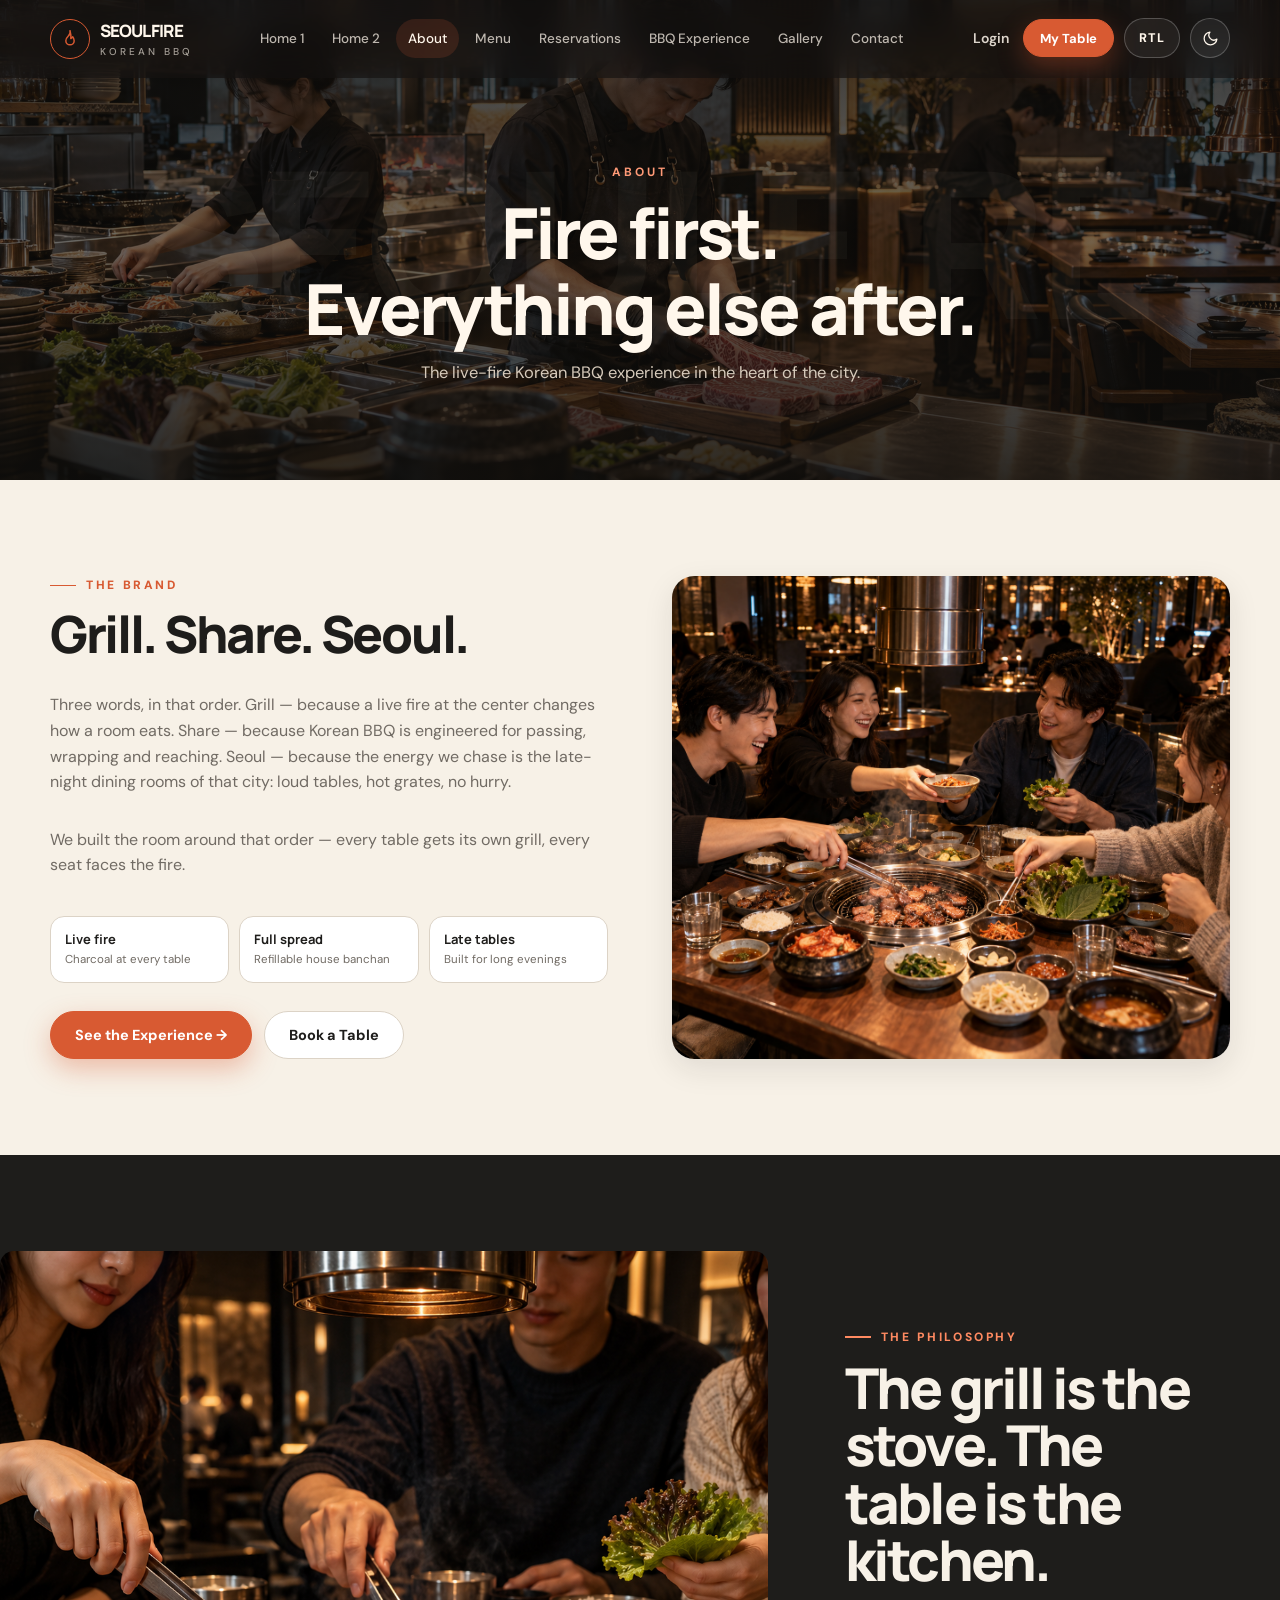
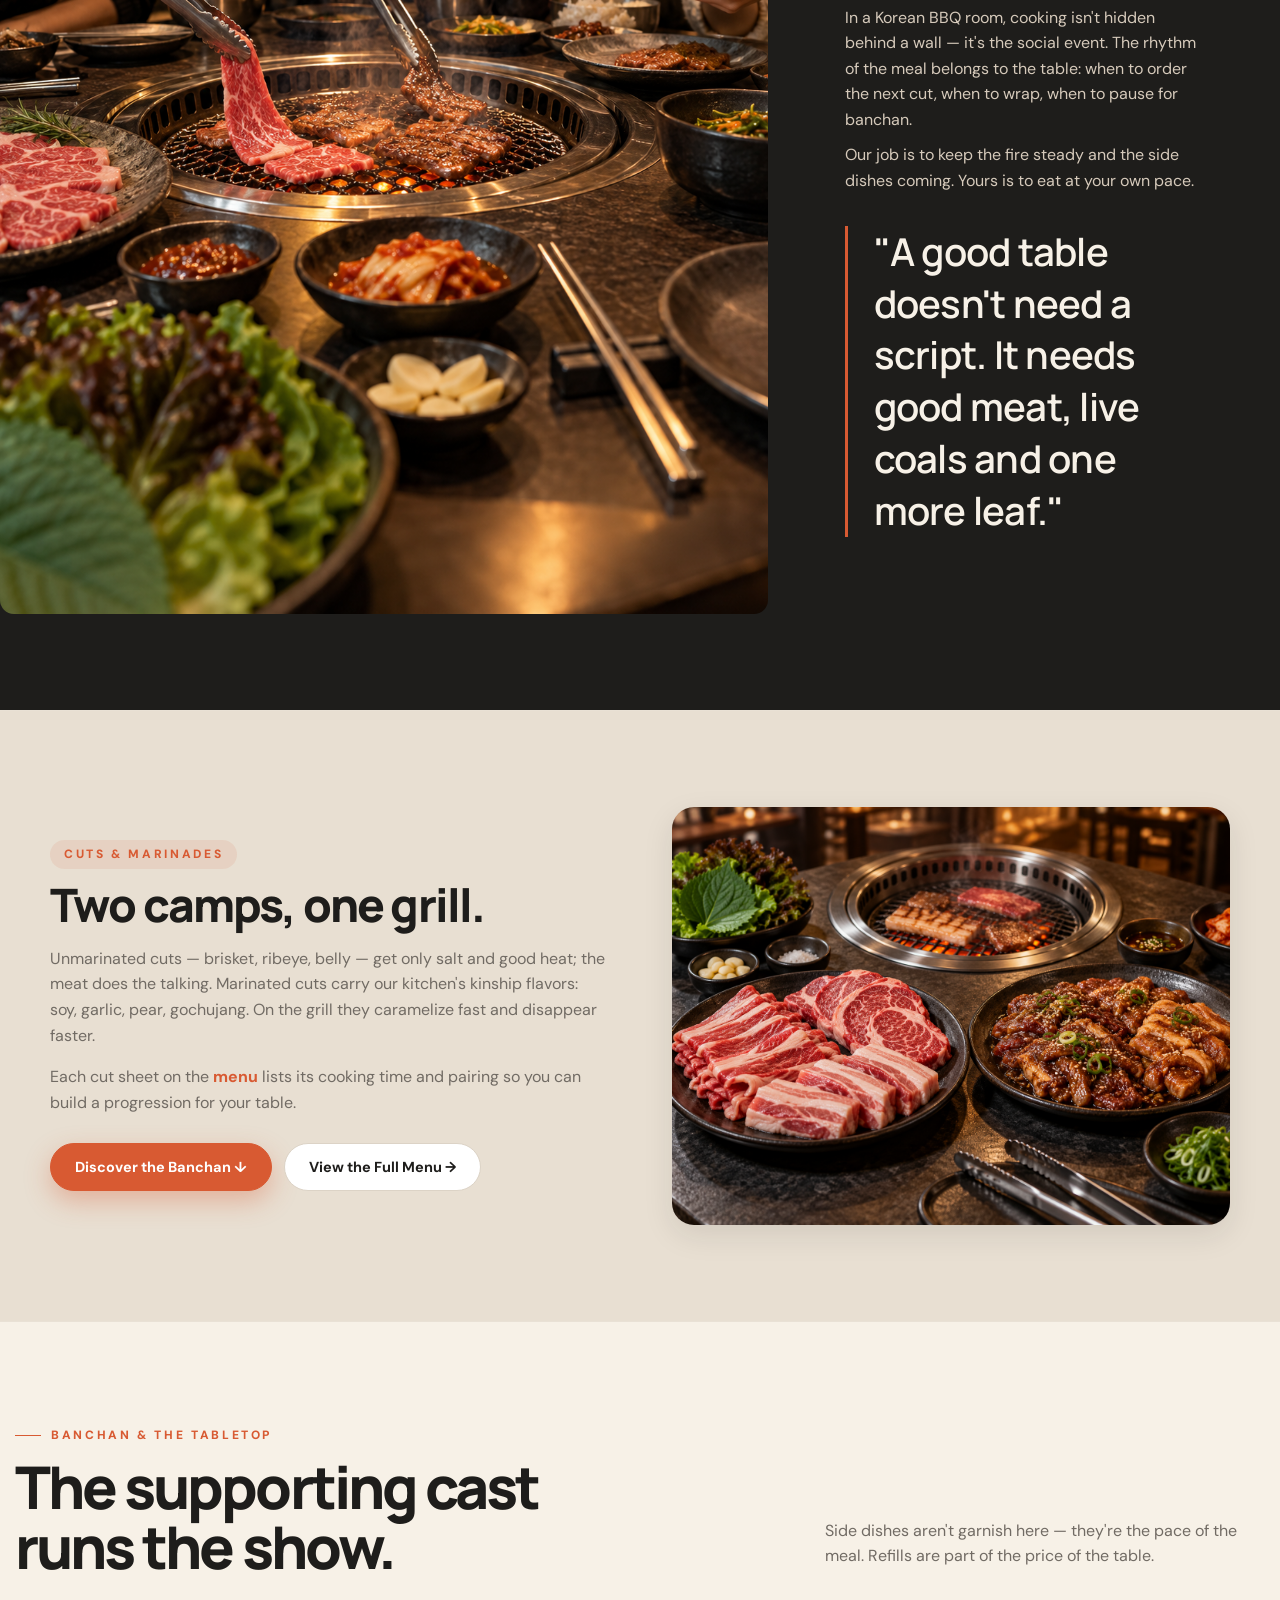
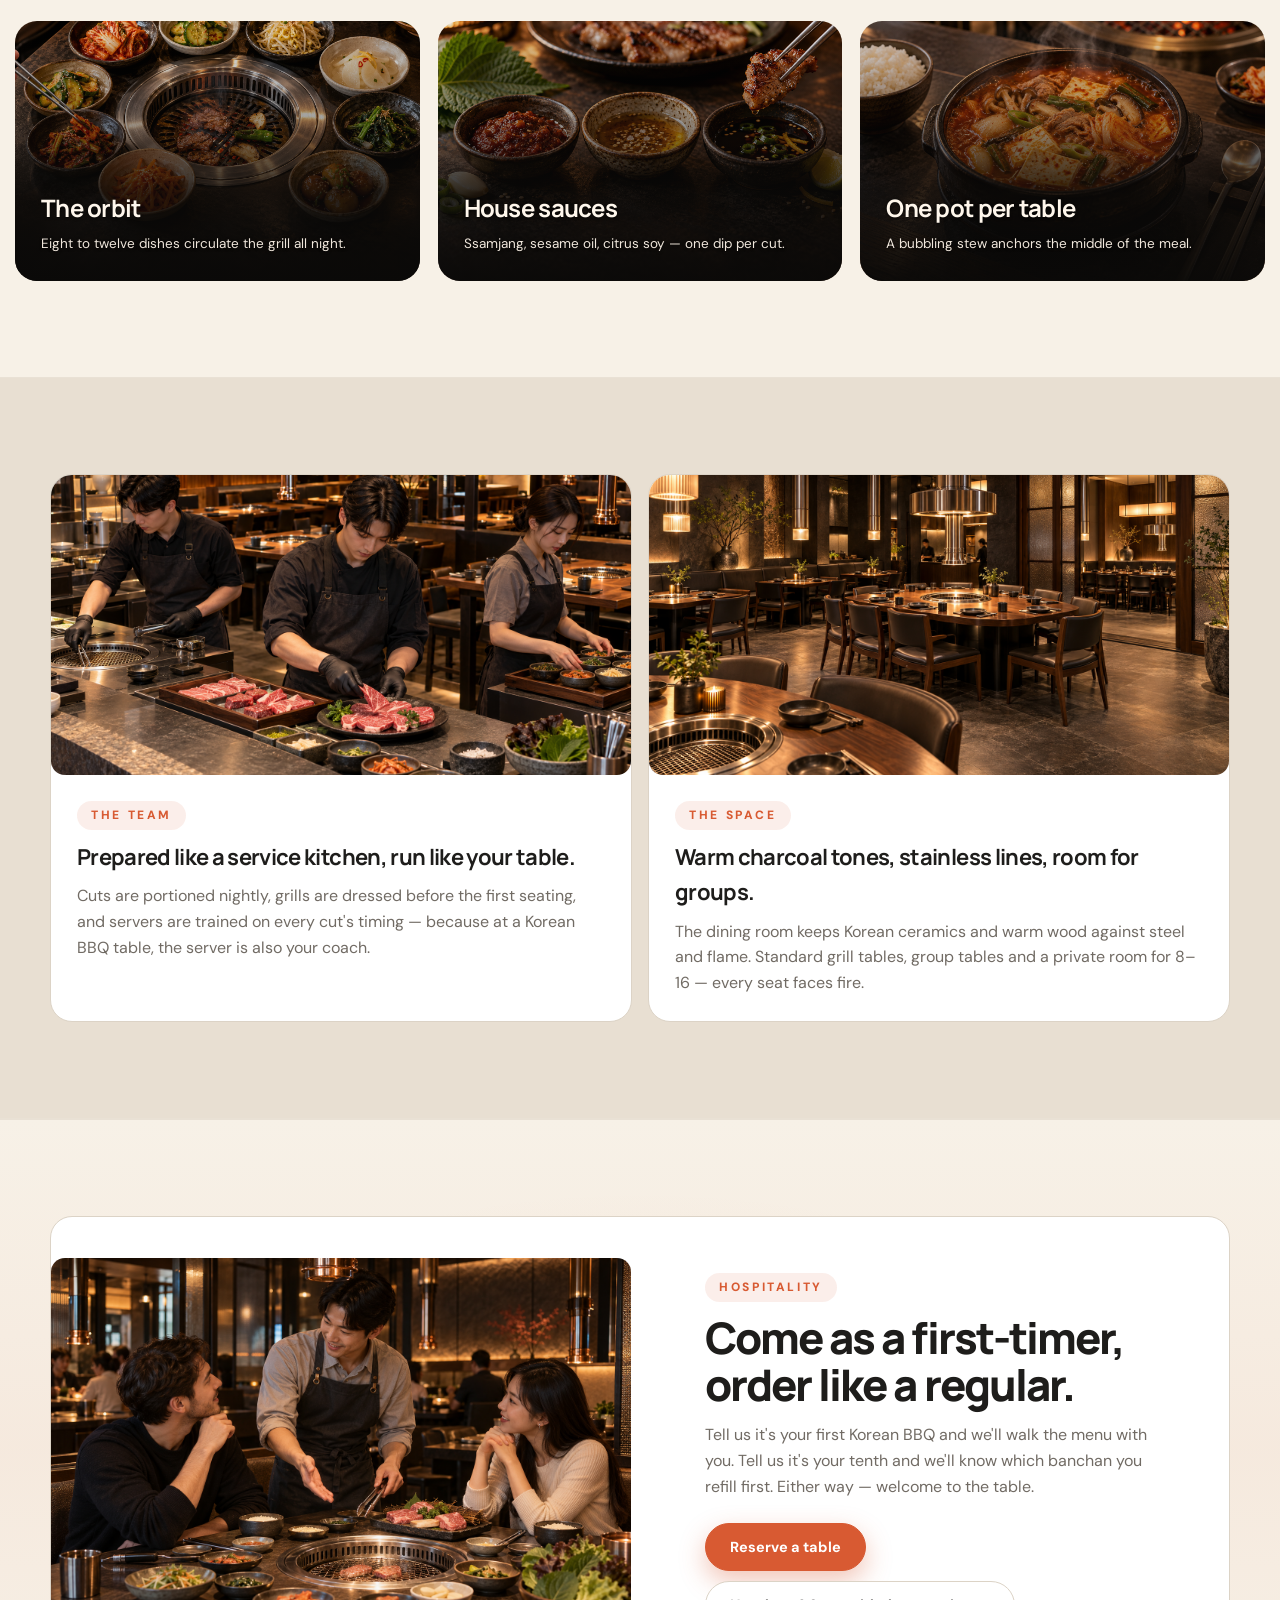
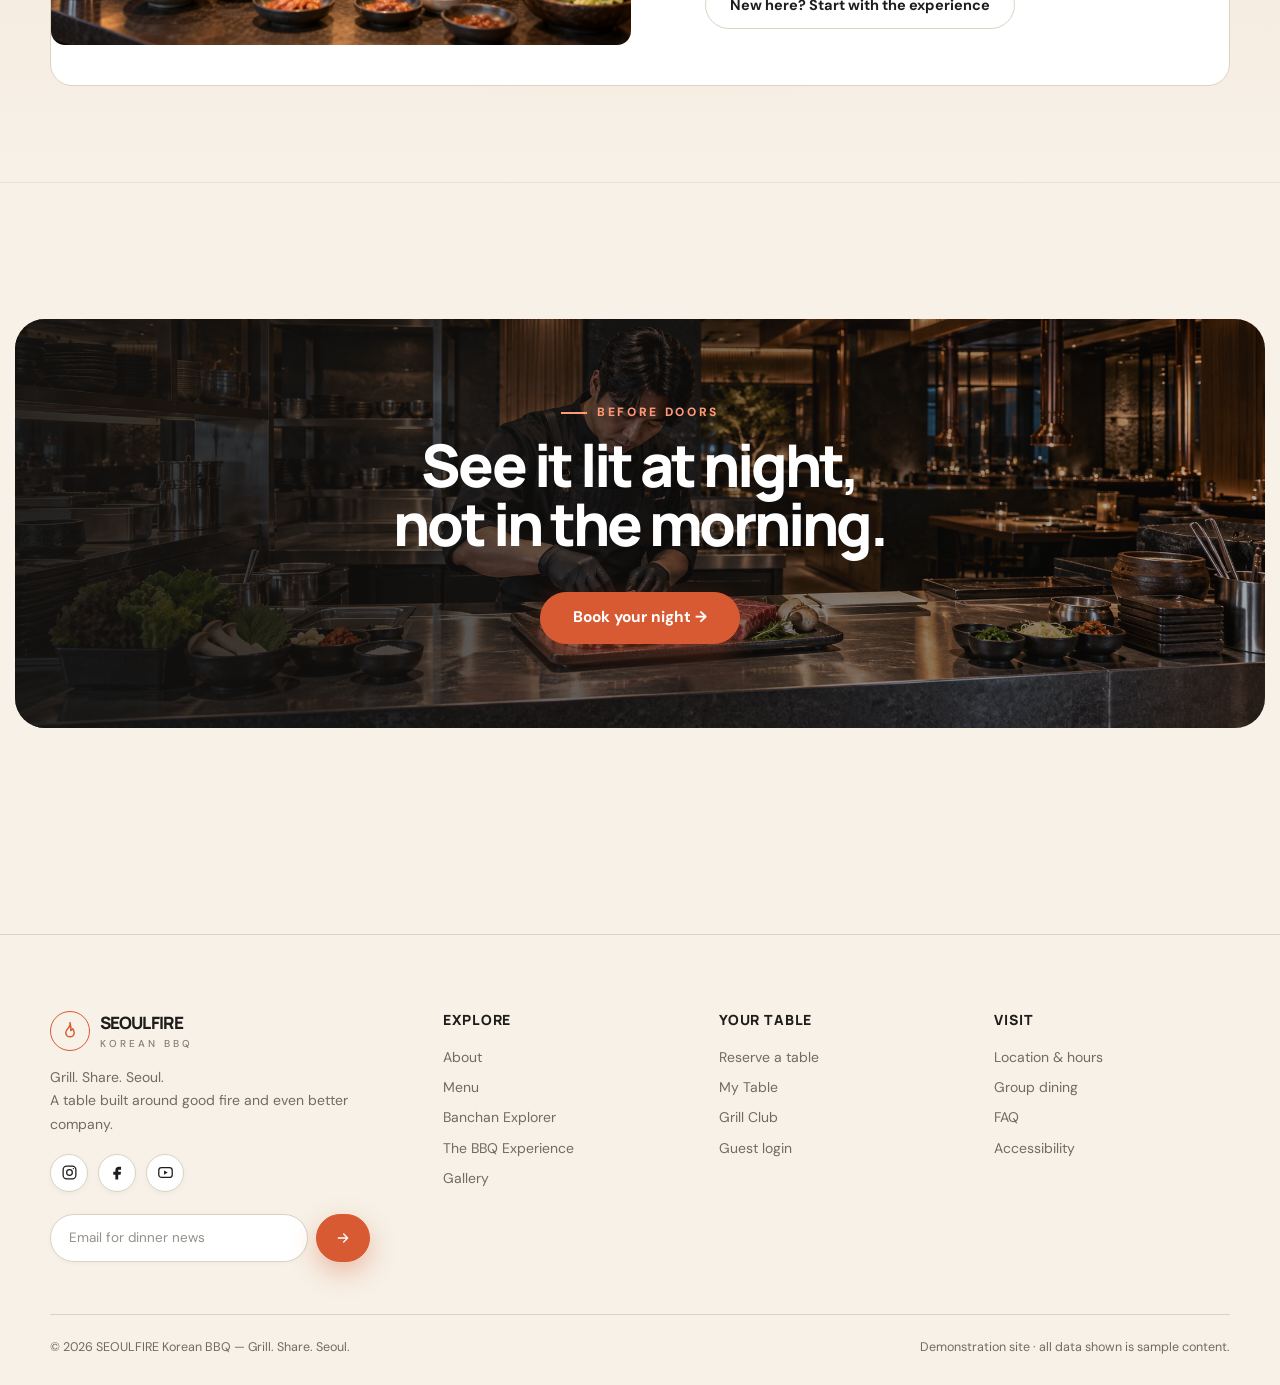
==== about.html @ 813348cc "initial changes committed" ====
<!doctype html>
<html lang="en">
<head>
<meta charset="utf-8">
<meta name="viewport" content="width=device-width,initial-scale=1">
<meta name="theme-color" content="#1E1D1B">
<title>About — SEOULFIRE Korean BBQ</title>
<meta name="description" content="The story of SEOULFIRE — a Korean BBQ room built around the fire, the table and the people sharing it.">
<link rel="icon" href="data:image/svg+xml,<svg xmlns='http://www.w3.org/2000/svg' viewBox='0 0 100 100'><rect rx='50' width='100' height='100' fill='%231e1d1b'/><text x='50' y='70' font-size='55' text-anchor='middle' fill='%23d85a32'>火</text></svg>">
<link rel="stylesheet" href="css/main.css">
<link rel="stylesheet" href="css/header.css">
<link rel="stylesheet" href="css/buttons.css">
<link rel="stylesheet" href="css/editorial.css">
<link rel="stylesheet" href="css/footer.css">
<link rel="stylesheet" href="css/dark-theme.css">
<link rel="stylesheet" href="css/rtl.css">
<link rel="stylesheet" href="css/desktop.css">
<link rel="stylesheet" href="css/tablet.css">
<link rel="stylesheet" href="css/mobile.css">
</head>
<body>
<a class="skip-link" href="#main">Skip to content</a>
<main id="main">

  <section class="page-hero" style="background-image:url('assets/images/hero/about.png')" data-word="SEOULFIRE">
    <div class="container">
      <span class="crumbs">About</span>
      <h1>Fire first.<br>Everything else after.</h1>
      <p class="lead">The live-fire Korean BBQ experience in the heart of the city.</p>
    </div>
  </section>

  <!-- ============ BRAND STORY ============ -->
  <section>
    <div class="container">
      <div class="grid grid-2 reveal" style="align-items:center;gap:clamp(24px,5vw,64px)">
        <div class="brand-story-copy">
          <span class="kicker">The brand</span>
          <h2 style="font:800 clamp(2rem,4vw,3.4rem)/1.04 'Manrope';letter-spacing:-.045em;margin:12px 0 16px">Grill. Share. Seoul.</h2>
          <p style="color:var(--muted)">Three words, in that order. Grill — because a live fire at the center changes how a room eats. Share — because Korean BBQ is engineered for passing, wrapping and reaching. Seoul — because the energy we chase is the late-night dining rooms of that city: loud tables, hot grates, no hurry.</p>
          <p style="color:var(--muted)">We built the room around that order — every table gets its own grill, every seat faces the fire.</p>
          <div class="brand-details" aria-label="SEOULFIRE dining highlights">
            <div><strong>Live fire</strong><span>Charcoal at every table</span></div>
            <div><strong>Full spread</strong><span>Refillable house banchan</span></div>
            <div><strong>Late tables</strong><span>Built for long evenings</span></div>
          </div>
          <div class="content-actions">
            <a class="btn btn-primary" href="experience.html">See the Experience →</a>
            <a class="btn btn-outline" href="reservations.html">Book a Table</a>
          </div>
        </div>
        <div class="brand-story-media"><img src="assets/images/pages/about_section_1.png" alt="Friends enjoying Korean BBQ at SEOULFIRE"></div>
      </div>
    </div>
  </section>

  <!-- ============ PHILOSOPHY ============ -->
  <section class="editorial">
    <div class="editorial-media"><img src="assets/images/pages/about_section_2.png" alt="Cooking on the tabletop grill" loading="lazy"></div>
    <div class="editorial-copy">
      <span class="kicker">The philosophy</span>
      <h2>The grill is the stove. The table is the kitchen.</h2>
      <p>In a Korean BBQ room, cooking isn't hidden behind a wall — it's the social event. The rhythm of the meal belongs to the table: when to order the next cut, when to wrap, when to pause for banchan.</p>
      <p>Our job is to keep the fire steady and the side dishes coming. Yours is to eat at your own pace.</p>
      <blockquote class="pull-quote" style="margin-top:22px">"A good table doesn't need a script. It needs good meat, live coals and one more leaf."</blockquote>
    </div>
  </section>

  <!-- ============ CUTS & MARINADES ============ -->
  <section class="section-alt" id="cuts-marinades">
    <div class="container">
      <div class="grid grid-2 reveal" style="align-items:center;gap:clamp(24px,5vw,64px)">
        <div style="order:2"><img src="assets/images/pages/about_section_3.png" alt="Two camps of cuts — unmarinated and marinated" style="border-radius:22px;box-shadow:var(--shadow-sm);width:100%;height:auto;object-fit:cover"></div>
        <div style="order:1">
          <span class="kicker">Cuts &amp; marinades</span>
          <h2 style="font:800 clamp(1.8rem,3.6vw,3rem)/1.05 'Manrope';letter-spacing:-.04em;margin:12px 0 16px">Two camps, one grill.</h2>
          <p style="color:var(--muted)">Unmarinated cuts — brisket, ribeye, belly — get only salt and good heat; the meat does the talking. Marinated cuts carry our kitchen's kinship flavors: soy, garlic, pear, gochujang. On the grill they caramelize fast and disappear faster.</p>
          <p style="color:var(--muted)">Each cut sheet on the <a class="link-plain" href="menu.html">menu</a> lists its cooking time and pairing so you can build a progression for your table.</p>
          <div class="content-actions">
            <a class="btn btn-primary" href="#banchan-tabletop">Discover the Banchan ↓</a>
            <a class="btn btn-outline" href="menu.html#meat-selection">View the Full Menu →</a>
          </div>
        </div>
      </div>
    </div>
  </section>

  <!-- ============ BANCHAN + TABLETOP ============ -->
  <section id="banchan-tabletop">
    <div class="container-wide">
      <div class="section-head reveal">
        <div><span class="kicker">Banchan &amp; the tabletop</span><h2>The supporting cast<br>runs the show.</h2></div>
        <p>Side dishes aren't garnish here — they're the pace of the meal. Refills are part of the price of the table.</p>
      </div>
      <div class="grid grid-3 reveal">
        <a class="tile" href="menu.html#banchan"><img src="assets/images/pages/orbit.png" alt="Banchan orbit around the grill"><div class="tile-body"><h3>The orbit</h3><p>Eight to twelve dishes circulate the grill all night.</p></div></a>
        <a class="tile" href="menu.html#banchan"><img src="assets/images/pages/House%20Sauces.png" alt="Three house sauces: ssamjang, sesame oil, and citrus soy"><div class="tile-body"><h3>House sauces</h3><p>Ssamjang, sesame oil, citrus soy — one dip per cut.</p></div></a>
        <a class="tile" href="menu.html#banchan"><img src="assets/images/pages/One_Pot_per_Table.png" alt="One pot per table — bubbling Korean stew"><div class="tile-body"><h3>One pot per table</h3><p>A bubbling stew anchors the middle of the meal.</p></div></a>
      </div>
    </div>
  </section>

  <!-- ============ TEAM & SPACE ============ -->
  <section class="section-alt" id="team-space">
    <div class="container">
      <div class="grid grid-2 reveal" style="gap:16px">
        <div class="panel" style="padding:0;overflow:hidden">
          <img src="assets/images/pages/The_team.png" alt="The SEOULFIRE culinary team preparing fresh cuts and banchan" style="width:100%;height:300px;object-fit:cover">
          <div style="padding:26px">
            <span class="kicker">The team</span>
            <h3 style="margin:10px 0 8px;font-size:22px">Prepared like a service kitchen, run like your table.</h3>
            <p style="color:var(--muted);margin:0">Cuts are portioned nightly, grills are dressed before the first seating, and servers are trained on every cut's timing — because at a Korean BBQ table, the server is also your coach.</p>
          </div>
        </div>
        <div class="panel" style="padding:0;overflow:hidden">
          <img src="assets/images/pages/The_space.png" alt="The dining room space with wooden tables and brass exhaust hoods" style="width:100%;height:300px;object-fit:cover">
          <div style="padding:26px">
            <span class="kicker">The space</span>
            <h3 style="margin:10px 0 8px;font-size:22px">Warm charcoal tones, stainless lines, room for groups.</h3>
            <p style="color:var(--muted);margin:0">The dining room keeps Korean ceramics and warm wood against steel and flame. Standard grill tables, group tables and a private room for 8–16 — every seat faces fire.</p>
          </div>
        </div>
      </div>
    </div>
  </section>

  <!-- ============ HOSPITALITY ============ -->
  <section class="section-highlight" id="hospitality">
    <div class="container">
      <div class="panel reveal" style="padding:0;overflow:hidden">
        <div class="grid grid-2" style="align-items:center">
          <div>
            <img src="assets/images/pages/Hospitality.png" alt="Server welcoming and guiding guests at the table" style="width:100%;height:100%;min-height:360px;max-height:460px;object-fit:cover;display:block">
          </div>
          <div style="padding:clamp(32px,5vw,56px)">
            <span class="kicker">Hospitality</span>
            <h2 style="font:800 clamp(1.8rem,3.4vw,2.8rem)/1.08 'Manrope';letter-spacing:-.045em;margin:12px 0 14px">Come as a first-timer, order like a regular.</h2>
            <p style="color:var(--muted);margin:0 0 16px">Tell us it's your first Korean BBQ and we'll walk the menu with you. Tell us it's your tenth and we'll know which banchan you refill first. Either way — welcome to the table.</p>
            <div style="display:flex;gap:10px;margin-top:24px;flex-wrap:wrap">
              <a class="btn btn-primary" href="reservations.html">Reserve a table</a>
              <a class="btn btn-outline" href="experience.html">New here? Start with the experience</a>
            </div>
          </div>
        </div>
      </div>
    </div>
  </section>

  <!-- CTA -->
  <section>
    <div class="cta" style="margin:40px auto 0;width:min(1320px,calc(100% - 30px));border-radius:30px;padding:84px 7%;color:#fff;position:relative;isolation:isolate;background:url('assets/images/cta/about-cta.png') center/cover">
      <div style="position:absolute;inset:0;z-index:-1;background:linear-gradient(90deg,rgba(19,18,17,.9),rgba(19,18,17,.3))"></div>
      <span class="kicker" style="color:#FF9A77">Before doors</span>
      <h2 style="font:800 clamp(2rem,4.6vw,4rem)/1 'Manrope';letter-spacing:-.05em;margin:14px 0">See it lit at night,<br>not in the morning.</h2>
      <a class="btn btn-primary btn-lg" href="reservations.html" style="margin-top:24px">Book your night →</a>
    </div>
  </section>

</main>
<script src="js/data.js"></script>
<script src="js/main.js"></script>
</body>
</html>
---- css/main.css ----
/* ==========================================================================
   SEOULFIRE Korean BBQ — main.css
   Tokens, base, header, buttons, badges, cards, heroes, sections, forms,
   footer, dashboard shell, auth shell, gallery, lightbox.
   Page-specific styles live in their own css files.
   ========================================================================== */

@import url('https://fonts.googleapis.com/css2?family=DM+Sans:ital,opsz,wght@0,9..40,100..1000;1,9..40,100..1000&family=Manrope:wght@500;600;700;800&display=swap');

/* ---------------- tokens ---------------- */
:root {
  --charcoal: #1E1D1B;
  --ember: #D85A32;
  --ember-hover: #B94727;
  --cream: #F7F1E7;
  --stone: #E8DFD2;
  --warm-gray: #716B64;
  --white: #FFFFFF;

  --bg: var(--cream);
  --surface: var(--stone);
  --card: #FFFFFF;
  --ink: var(--charcoal);
  --muted: var(--warm-gray);
  --line: #DCD3C6;
  --line-soft: #E9E1D5;
  --flame: #FF8A61;

  --radius: 22px;
  --radius-sm: 14px;
  --shadow: 0 24px 60px rgba(30, 29, 27, .14);
  --shadow-sm: 0 10px 30px rgba(30, 29, 27, .10);
  --nav-h: 78px;
  --ease: cubic-bezier(.22, .8, .28, 1);
}

body.dark {
  --bg: #11100F;
  --surface: #1D1A17;
  --card: #1C1916;
  --ink: #FFF7EC;
  --muted: #D3C8BD;
  --line: #3D362F;
  --line-soft: #302A24;
  --shadow: 0 24px 60px rgba(0, 0, 0, .5);
  --shadow-sm: 0 10px 30px rgba(0, 0, 0, .4);
  color-scheme: dark;
}

/* ---------------- base ---------------- */
* { box-sizing: border-box; }
html { scroll-behavior: smooth; }
[id] { scroll-margin-top: calc(var(--nav-h) + 20px); }
body {
  margin: 0;
  background: var(--bg);
  color: var(--ink);
  font-family: 'DM Sans', system-ui, sans-serif;
  line-height: 1.6;
  -webkit-font-smoothing: antialiased;
}
img, svg { max-width: 100%; display: block; }
main img { border-radius: var(--radius-sm); }
a { color: inherit; text-decoration: none; }
button, input, select, textarea { font: inherit; }
h1, h2, h3, h4 { font-family: 'Manrope', sans-serif; letter-spacing: -.03em; }
.container { width: min(1180px, calc(100% - 40px)); margin: auto; }
.container-wide { width: min(1320px, calc(100% - 30px)); margin: auto; }
.skip-link {
  position: absolute; left: -9999px; top: 0; z-index: 100;
  background: var(--charcoal); color: #fff; padding: 10px 16px; border-radius: 0 0 10px 0;
}
.skip-link:focus { left: 0; }

/* ---------------- header ---------------- */
.nav {
  position: fixed; inset: 0 0 auto; z-index: 60; height: var(--nav-h);
  display: flex; align-items: center;
  background: rgba(19, 18, 17, .55);
  backdrop-filter: blur(14px); -webkit-backdrop-filter: blur(14px);
  border-bottom: 1px solid transparent;
  color: #FFF7EC;
  transition: background .3s var(--ease), border-color .3s var(--ease), height .3s var(--ease);
}
.nav.scrolled {
  background: rgba(19, 18, 17, .92);
  border-bottom-color: rgba(255, 255, 255, .08);
  height: 66px;
}
body.dash-page .nav,
body.auth-page .nav { position: sticky; }
.nav .container { display: flex; align-items: center; gap: 22px; }
.brand { display: flex; align-items: center; gap: 10px; font-family: 'Manrope'; font-weight: 800; font-size: 17px; letter-spacing: -.04em; white-space: nowrap; color: #FFF7EC; }
.brand small { display: block; font-family: 'DM Sans'; font-weight: 500; font-size: 10px; letter-spacing: .3em; text-transform: uppercase; opacity: .6; }
.brand-mark {
  width: 40px; height: 40px; border: 1.5px solid var(--ember); border-radius: 50%;
  display: grid; place-items: center; color: var(--ember); flex: none;
}
.brand-mark svg { width: 20px; height: 20px; }
.links { display: flex; gap: 4px; margin: auto; font-size: 13.5px; font-weight: 500; }
.links a { opacity: .72; padding: 9px 12px; border-radius: 99px; transition: .2s; }
.links a:hover { opacity: 1; color: var(--flame); }
.links a.active { opacity: 1; color: #FFF7EC; background: rgba(216, 90, 50, .16); }
.actions { display: flex; align-items: center; gap: 10px; flex: none; }
.login-link { font-weight: 600; font-size: 14px; padding: 9px 4px; opacity: .85; }
.login-link:hover { opacity: 1; color: var(--flame); }
.icon-btn {
  border: 1px solid rgba(255, 255, 255, .22); background: rgba(255, 255, 255, .06);
  color: inherit; border-radius: 50%; width: 40px; height: 40px; flex: none;
  display: grid; place-items: center; cursor: pointer; transition: .2s;
}
.icon-btn:hover { border-color: var(--ember); color: var(--flame); }
.icon-btn svg { width: 17px; height: 17px; }
.menu-btn { display: none; }
.mobile-menu-actions { display: none; }

/* mobile nav drawer */
.links.open {
  display: flex; position: absolute; top: var(--nav-h); left: 0; right: 0;
  background: rgba(19, 18, 17, .98); backdrop-filter: blur(20px);
  padding: 18px 26px 26px; flex-direction: column; gap: 2px;
  border-bottom: 1px solid rgba(255, 255, 255, .08); box-shadow: var(--shadow);
}
.links.open a { padding: 12px 10px; font-size: 15px; border-radius: 12px; }

/* ---------------- buttons ---------------- */
.btn {
  display: inline-flex; align-items: center; justify-content: center; gap: 9px;
  border: 1.5px solid transparent; border-radius: 999px; padding: 0 24px;
  height: 48px; min-height: 48px; box-sizing: border-box;
  font-weight: 700; font-size: 14.5px; cursor: pointer; transition: .22s var(--ease);
  line-height: 1; white-space: nowrap; text-decoration: none;
}
.btn svg { width: 16px; height: 16px; flex: none; }
.btn-primary { background: var(--ember); border-color: var(--ember); color: #fff; box-shadow: 0 10px 26px rgba(216, 90, 50, .35); }
.btn-primary:hover { background: var(--ember-hover); border-color: var(--ember-hover); transform: translateY(-2px); box-shadow: 0 14px 30px rgba(185, 71, 39, .4); }
.btn-ghost { border-color: currentColor; background: transparent; color: inherit; }
.btn-ghost:hover { background: rgba(255, 255, 255, .08); transform: translateY(-2px); }
.btn-dark { background: var(--charcoal); border-color: var(--charcoal); color: var(--cream); }
body.dark .btn-dark { background: var(--card); color: var(--ink); border-color: var(--line); }
.btn-light { background: var(--cream); border-color: var(--cream); color: var(--charcoal); }
.btn-light:hover { background: #fff; border-color: #fff; transform: translateY(-2px); }
.btn-lg { height: 52px; min-height: 52px; padding: 0 30px; font-size: 15.5px; }
.btn-sm { height: 38px; min-height: 38px; padding: 0 16px; font-size: 13px; }
.btn-block { width: 100%; display: flex; }
.btn:disabled { opacity: .5; cursor: not-allowed; transform: none; }
.btn:focus-visible, a:focus-visible, .icon-btn:focus-visible, .lang-pill:focus-visible { outline: 2px solid var(--ember); outline-offset: 2px; }

/* text link with arrow */
.arrow-link { font-weight: 700; font-size: 14px; display: inline-flex; align-items: center; gap: 7px; color: var(--ember); }
body.dark .arrow-link { color: var(--flame); }
.arrow-link svg { width: 15px; height: 15px; transition: transform .2s; }
.arrow-link:hover svg { transform: translateX(4px); }
[dir=rtl] .arrow-link:hover svg { transform: scaleX(-1); }
.content-actions { display: flex; align-items: center; flex-wrap: wrap; gap: 12px; margin-top: 28px; }
.loyalty-card {
  position: relative;
  isolation: isolate;
  overflow: hidden;
  padding: clamp(24px, 3vw, 34px);
  border-radius: 24px;
  color: #FFF7EC;
  box-shadow: var(--shadow-sm);
}
.loyalty-card small { display: block; font-size: 10.5px; font-weight: 700; letter-spacing: .16em; text-transform: uppercase; opacity: .85; }
.loyalty-card .pts { margin-top: 8px; font: 800 clamp(2.4rem, 4vw, 3.4rem)/1 'Manrope'; letter-spacing: -.04em; }
.loyalty-card .row { display: flex; justify-content: space-between; gap: 18px; margin-top: 22px; font-size: 13.5px; }
.loyalty-card .row b { font-size: 15px; white-space: nowrap; }
.tier-meter { height: 8px; overflow: hidden; border-radius: 99px; background: rgba(255, 247, 236, .25); }
.tier-meter i { display: block; height: 100%; border-radius: inherit; background: #FFF7EC; }
.brand-story-copy { align-self: stretch; display: flex; flex-direction: column; justify-content: center; }
.brand-story-media { align-self: stretch; min-height: 420px; }
.brand-story-media img { width: 100%; height: 100%; object-fit: cover; border-radius: var(--radius); box-shadow: var(--shadow-sm); }
.brand-details { display: grid; grid-template-columns: repeat(3, minmax(0, 1fr)); gap: 10px; margin-top: 22px; }
.brand-details > div { padding: 14px; border: 1px solid var(--line); border-radius: var(--radius-sm); background: var(--card); }
.brand-details strong, .brand-details span { display: block; }
.brand-details strong { font: 700 13px/1.25 'Manrope'; color: var(--ink); }
.brand-details span { margin-top: 5px; color: var(--muted); font-size: 11.5px; line-height: 1.35; }

/* ---------------- badges ---------------- */
.badge {
  display: inline-block; width: fit-content;
  font-size: 10px; font-weight: 800; letter-spacing: .14em; text-transform: uppercase;
  background: #B94727; color: #FFFFFF;
  border: 1px solid rgba(255, 255, 255, .32); border-radius: 99px; padding: 6px 11px;
  box-shadow: 0 3px 12px rgba(0, 0, 0, .32);
  text-shadow: none;
}
body.dark .badge { background: #E7663F; border-color: rgba(255, 255, 255, .4); color: #FFFFFF; }
.badge-green, .badge-neutral, .badge-gold { background: #B94727; border-color: rgba(255, 255, 255, .32); color: #FFFFFF; }
body.dark .badge-green, body.dark .badge-neutral, body.dark .badge-gold { background: #E7663F; border-color: rgba(255, 255, 255, .4); color: #FFFFFF; }

/* ---------------- heroes ---------------- */
.hero {
  height: 850px;
  min-height: 850px;
  box-sizing: border-box;
  color: #FFF7EC;
  display: flex;
  align-items: flex-end;
  padding: 140px 0 64px;
  position: relative;
  isolation: isolate;
  background-size: cover;
  background-position: center;
}
.hero::before {
  content: ''; position: absolute; inset: 0; z-index: -1;
  background: linear-gradient(78deg, rgba(12, 11, 10, .95) 8%, rgba(12, 11, 10, .74) 38%, rgba(12, 11, 10, .1) 72%);
}
.hero::after {
  content: ''; position: absolute; inset: auto 0 0; height: 180px; z-index: -1;
  background: linear-gradient(transparent, var(--bg)); pointer-events: none;
}
.hero-content { position: relative; max-width: 720px; }
.eyebrow { font-size: 12px; text-transform: uppercase; letter-spacing: .24em; font-weight: 700; color: #FF9A77; display: inline-flex; align-items: center; gap: 10px; }
.eyebrow::before { content: ''; width: 26px; height: 1.5px; background: var(--ember); }
.hero h1 { font: 800 clamp(3.1rem, 7.2vw, 6.6rem)/0.98 'Manrope'; margin: 20px 0 22px; letter-spacing: -.055em; }
.hero-title-long span { display: block; white-space: nowrap; }
.hero p { font-size: 18px; max-width: 580px; color: #DDD1C5; margin: 0; }
.hero-buttons { display: flex; align-items: center; gap: 14px; margin: 32px 0 40px; flex-wrap: wrap; }
.hero-buttons .btn { height: 52px; min-height: 52px; min-width: 190px; justify-content: center; }

/* floating reservation widget */
.reserve-bar {
  display: grid; grid-template-columns: repeat(3, 1fr) auto; gap: 8px; align-items: end;
  background: rgba(19, 18, 17, .55); border: 1px solid rgba(255, 255, 255, .16);
  padding: 12px; border-radius: 20px; backdrop-filter: blur(18px); -webkit-backdrop-filter: blur(18px);
  max-width: 780px; box-shadow: var(--shadow);
}
.reserve-bar label {
  background: rgba(19, 18, 17, .5); padding: 10px 14px 12px; border-radius: 12px;
  font-size: 10.5px; text-transform: uppercase; letter-spacing: .12em; font-weight: 700; color: #C9BCB0;
}
.reserve-bar input, .reserve-bar select {
  display: block; background: none; border: 0; color: #FFF7EC; width: 100%;
  margin-top: 5px; font-size: 14.5px; font-weight: 600; outline: none; color-scheme: dark;
}
.reserve-bar select option { color: #131211; }
.reserve-bar .btn { align-self: end; height: 52px; min-height: 52px; }

/* generic page hero */
.page-hero {
  height: 480px;
  min-height: 480px;
  box-sizing: border-box;
  display: flex;
  align-items: center;
  justify-content: center;
  text-align: center;
  padding: 130px 24px 60px;
  position: relative;
  overflow: hidden;
  color: #FFF7EC;
  isolation: isolate;
  background-size: cover;
  background-position: center;
}
.page-hero .container {
  width: 100%;
  max-width: 800px;
  margin: 0 auto;
  display: flex;
  flex-direction: column;
  align-items: center;
  text-align: center;
}
.page-hero::before {
  content: ''; position: absolute; inset: 0; z-index: -1;
  background: linear-gradient(180deg, rgba(15, 14, 12, .85) 0%, rgba(15, 14, 12, .6) 50%, rgba(15, 14, 12, .88) 100%);
}
.page-hero::after {
  content: attr(data-word); position: absolute; left: 50%; top: 50%; transform: translate(-50%, -50%); z-index: -1;
  font: 800 16vw 'Manrope'; color: rgba(255, 247, 236, .035); letter-spacing: -.04em; pointer-events: none;
  white-space: nowrap;
}
.page-hero .crumbs {
  font-size: 12px; letter-spacing: .24em; text-transform: uppercase; color: #FF9A77; font-weight: 700;
  display: inline-flex; align-items: center; justify-content: center; margin: 0 auto 12px;
}
.page-hero h1 {
  font: 800 clamp(2.6rem, 5.5vw, 4.6rem)/1.08 'Manrope'; letter-spacing: -.045em; margin: 0 auto 14px;
  max-width: 760px; text-align: center;
}
.page-hero .lead {
  max-width: 560px; color: #D6CABB; font-size: 16.5px; line-height: 1.6; margin: 0 auto; text-align: center;
}

/* ---------------- differentiated sections ---------------- */
section {
  padding: 96px 0;
  position: relative;
  transition: background .3s var(--ease), border-color .3s var(--ease);
}

/* Alternate surface section (soft architectural contrast with hairline dividers) */
.section-alt {
  background: var(--surface);
  border-top: 1px solid var(--line-soft);
  border-bottom: 1px solid var(--line-soft);
}
.section-alt .card {
  box-shadow: 0 6px 20px rgba(30, 29, 27, .06);
}
body.dark .section-alt {
  background: #1D1A17;
  border-color: rgba(255, 247, 236, .10);
}
body.dark .section-alt .card {
  box-shadow: 0 12px 30px rgba(0, 0, 0, .45);
}

/* Dark atmospheric section (deep charcoal with warm radial ambient glow) */
.section-dark {
  background: #151311;
  color: #FFF7EC;
  border-top: 1px solid rgba(255, 255, 255, .08);
  border-bottom: 1px solid rgba(255, 255, 255, .08);
  position: relative;
  isolation: isolate;
  overflow: hidden;
}
.section-dark::before {
  content: '';
  position: absolute;
  inset: 0;
  z-index: -1;
  background: radial-gradient(800px 420px at 85% 15%, rgba(216, 90, 50, .16), transparent 70%);
  pointer-events: none;
}
.section-dark .kicker { color: #FF9A77; }
.section-dark .section-head > p { color: #D3C8BD; }
.section-dark .card {
  background: #221F1C;
  border-color: #3C3630;
  color: #FFF7EC;
}
.section-dark .card-body p { color: #C5BAAD; }
.section-dark .card-meta { color: #E8DFD2; }

/* Highlight section (warm ember wash for special features like Grill Club or Banchan) */
.section-highlight {
  background: linear-gradient(180deg, var(--bg) 0%, rgba(216, 90, 50, .05) 50%, var(--bg) 100%);
  border-top: 1px solid var(--line-soft);
  border-bottom: 1px solid var(--line-soft);
  position: relative;
  isolation: isolate;
}
.section-highlight::before {
  content: '';
  position: absolute;
  inset: 0;
  z-index: -1;
  background: radial-gradient(700px 350px at 50% 50%, rgba(216, 90, 50, .08), transparent 75%);
  pointer-events: none;
}
body.dark .section-highlight {
  background: linear-gradient(180deg, #151310 0%, #221813 50%, #151310 100%);
  border-color: rgba(216, 90, 50, .36);
}

/* Category band / strip section */
.section-band {
  padding: 60px 0 30px;
}

/* Section divider with subtle gradient */
.section-sep {
  height: 1px;
  width: 100%;
  border: 0;
  margin: 0;
  background: linear-gradient(90deg, transparent 5%, var(--line) 50%, transparent 95%);
  opacity: .7;
}

.section-head { display: flex; align-items: flex-end; justify-content: space-between; gap: 30px; margin-bottom: 44px; }
.kicker { color: var(--ember); text-transform: uppercase; font-weight: 800; font-size: 12px; letter-spacing: .22em; display: inline-flex; align-items: center; gap: 10px; }
body.dark .kicker { color: var(--flame); }
.kicker::before { content: ''; width: 26px; height: 1.5px; background: currentColor; }

/* Distinctive kicker badges on alternate & highlight sections */
.section-alt .kicker,
.section-highlight .kicker {
  background: rgba(216, 90, 50, .10);
  padding: 5px 14px;
  border-radius: 99px;
  width: fit-content;
}
.section-alt .kicker::before,
.section-highlight .kicker::before {
  display: none;
}
body.dark .section-alt .kicker,
body.dark .section-highlight .kicker {
  background: rgba(216, 90, 50, .20);
}

.section-head h2, .story h2 { font: 800 clamp(2.1rem, 4.6vw, 3.9rem)/1.02 'Manrope'; letter-spacing: -.05em; margin: 12px 0 0; }
.section-head > p { max-width: 440px; color: var(--muted); margin: 0 0 8px; }

/* ---------------- cards & grids ---------------- */
.grid { display: grid; gap: 18px; }
.grid-5 { grid-template-columns: repeat(5, 1fr); }
.grid-4 { grid-template-columns: repeat(4, 1fr); }
.grid-3 { grid-template-columns: repeat(3, 1fr); }
.grid-2 { grid-template-columns: repeat(2, 1fr); }
.card {
  background: var(--card); border: 1px solid var(--line); border-radius: var(--radius);
  overflow: hidden; transition: .28s var(--ease); display: flex; flex-direction: column;
}
a.card:hover { transform: translateY(-6px); box-shadow: var(--shadow); }
.card-media { height: 240px; position: relative; overflow: hidden; background: linear-gradient(135deg, #3A2C22, #171513); }
.card-media img { width: 100%; height: 100%; object-fit: cover; transition: transform .5s var(--ease); }
a.card:hover .card-media img { transform: scale(1.05); }
.card-media .badge { position: absolute; top: 14px; left: 14px; z-index: 2; }
.fav-toggle { position: absolute; top: 12px; right: 12px; z-index: 3; width: 36px; height: 36px; display: grid; place-items: center; border: 1px solid #FFF7EC; border-radius: 50%; background: #FFF7EC; color: #5A3225; box-shadow: 0 2px 10px rgba(0, 0, 0, .35); cursor: pointer; }
.fav-toggle svg { width: 16px; height: 16px; }
.fav-toggle.on { background: var(--ember); border-color: #FFB08C; color: #FFFFFF; }
.card-body { padding: 22px; display: flex; flex-direction: column; gap: 8px; flex: 1; }
.card-body h3 { margin: 0; font-size: 20px; font-weight: 700; }
.card-body p { margin: 0; color: var(--muted); font-size: 14px; flex: 1; }
.card-meta { display: flex; justify-content: space-between; align-items: center; margin-top: 16px; gap: 10px; font-weight: 700; font-size: 14px; }
.price { font-family: 'Manrope'; font-weight: 800; letter-spacing: -.02em; }
body.dark .price { color: var(--flame); }

/* horizontal rail of cards (Tonight at SeoulFire, journeys) */
.rail { display: grid; grid-auto-flow: column; grid-auto-columns: minmax(250px, 1fr); gap: 18px; overflow-x: auto; padding-bottom: 12px; scroll-snap-type: x mandatory; }
.rail > * { scroll-snap-align: start; }
.rail::-webkit-scrollbar { height: 8px; }
.rail::-webkit-scrollbar-thumb { background: var(--line); border-radius: 99px; }
.journey-rail { scrollbar-width: none; padding-bottom: 0; scroll-behavior: smooth; }
.journey-rail::-webkit-scrollbar { display: none; }
.journey-controls { display: flex; justify-content: flex-end; gap: 10px; margin: -12px 0 18px; }
.journey-btn {
  min-height: 44px; padding: 10px 18px; border: 1px solid var(--line); border-radius: 99px;
  background: var(--card); color: var(--ink); font: inherit; font-size: 13px; font-weight: 800;
  cursor: pointer; transition: border-color .2s, background .2s, color .2s, opacity .2s;
}
.journey-btn:hover:not(:disabled) { border-color: var(--ember); background: var(--ember); color: #fff; }
.journey-btn:disabled { opacity: .4; cursor: not-allowed; }

/* tile (image w/ overlay text) */
.tile { position: relative; border-radius: var(--radius); overflow: hidden; min-height: 260px; display: flex; align-items: flex-end; isolation: isolate; }
.tile img { position: absolute; inset: 0; z-index: -2; width: 100%; height: 100%; object-fit: cover; transition: transform .6s var(--ease); }
.tile::before {
  content: '';
  position: absolute;
  inset: 0;
  z-index: -1;
  background: linear-gradient(to top, rgba(10, 9, 8, .98) 0%, rgba(10, 9, 8, .84) 34%, rgba(10, 9, 8, .38) 62%, rgba(10, 9, 8, .08) 100%);
  transition: .3s;
}
a.tile:hover img { transform: scale(1.04); }
.tile-body { position: relative; z-index: 1; padding: 26px; color: #FFF7EC; text-shadow: 0 1px 3px rgba(0, 0, 0, .72); }
.tile-body h3 { margin: 0 0 6px; font-size: 24px; font-weight: 700; }
.tile-body p { margin: 0; font-size: 13.5px; color: #F0E7DC; max-width: 400px; }
.tile-lg { min-height: 420px; }

/* Home gallery stories: one feature tile beside two evenly spaced tiles. */
.gallery-hero-strip {
  display: grid;
  grid-template-columns: minmax(0, 1.6fr) minmax(0, 1fr);
  gap: 16px;
  margin-bottom: 16px;
}
.gallery-hero-strip .tile { min-height: 380px; }

.banchan-grid {
  grid-template-columns: minmax(0, 1.35fr) repeat(2, minmax(0, 1fr));
  grid-template-rows: repeat(2, 230px);
  gap: 16px;
}
.banchan-grid .tile { min-height: 0; }
.banchan-feature { grid-row: span 2; }
.banchan-wide { grid-column: span 2; }

/* ---------------- forms ---------------- */
.panel { background: var(--card); border: 1px solid var(--line); padding: 32px; border-radius: var(--radius); }
.panel h3 { margin-top: 0; }
.form-grid { display: grid; grid-template-columns: repeat(2, 1fr); gap: 18px; }
.field { display: flex; flex-direction: column; gap: 7px; }
.field.full { grid-column: 1 / -1; }
.field label { font-weight: 700; font-size: 13px; }
.field .hint { font-size: 12px; color: var(--muted); font-weight: 500; }
.field input, .field select, .field textarea {
  width: 100%; border: 1px solid var(--line); background: var(--bg); color: var(--ink);
  border-radius: 12px; padding: 13px 14px; outline: none; transition: border-color .2s, box-shadow .2s;
}
.field input:focus, .field select:focus, .field textarea:focus { border-color: var(--ember); box-shadow: 0 0 0 3px rgba(216, 90, 50, .16); }
.field input::placeholder, .field textarea::placeholder { color: var(--warm-gray); opacity: .75; }
.error { color: #B94727; font-size: 12.5px; font-weight: 600; display: block; margin-top: 5px; }
.success { color: #2E7D4E; font-weight: 600; }
.notice {
  padding: 16px 18px; border-left: 3px solid var(--ember); border-radius: 12px;
  background: rgba(216, 90, 50, .08); margin: 20px 0; font-size: 14px;
}
.notice h4 { margin: 0 0 6px; font-size: 14px; }
.notice p { margin: 0; color: var(--muted); font-size: 13.5px; }
fieldset { border: 1px solid var(--line); border-radius: var(--radius-sm); padding: 20px; margin: 0 0 20px; }
legend { font-weight: 800; font-size: 13px; letter-spacing: .08em; text-transform: uppercase; padding: 0 8px; }

/* segmented control */
.seg { display: inline-flex; background: var(--surface); border: 1px solid var(--line); border-radius: 99px; padding: 4px; gap: 2px; flex-wrap: wrap; }
.seg button { border: 0; background: transparent; color: var(--muted); padding: 8px 16px; border-radius: 99px; cursor: pointer; font-weight: 600; font-size: 13.5px; transition: .2s; }
.seg button.active { background: var(--ember); color: #fff; }
.seg.wide { display: flex; width: 100%; }
.seg.wide button { flex: 1; }

/* ---------------- footer ---------------- */
.footer { background: var(--bg); color: var(--ink); border-top: 1px solid var(--line); padding: 74px 0 28px; margin-top: 110px; transition: background .2s, color .2s, border-color .2s; }
body.dash-page .footer, body.auth-page .footer { display: none; }
.footer-grid { display: grid; grid-template-columns: 1.5fr 1fr 1fr 1fr; gap: 40px; }
.footer p { font-size: 14px; max-width: 300px; color: var(--muted); }
.footer h4 { color: var(--ink); margin: 0 0 14px; font-size: 14px; font-weight: 800; letter-spacing: .06em; text-transform: uppercase; }
.footer a { display: block; color: var(--muted); margin: 8px 0; font-size: 14px; transition: color .2s; }
.footer a:hover { color: var(--ember); }
.fine { border-top: 1px solid var(--line); margin-top: 52px; padding-top: 22px; display: flex; justify-content: space-between; gap: 14px; flex-wrap: wrap; font-size: 12.5px; color: var(--muted); }

/* ---------------- dashboard shell ---------------- */
body.dash-page { background: var(--surface); }
.dash { display: grid; grid-template-columns: 264px 1fr; min-height: 100vh; padding-top: var(--nav-h); }
.sidebar {
  background: #171513; color: #FFF7EC; padding: 26px 18px;
  position: sticky; top: var(--nav-h); height: calc(100vh - var(--nav-h));
  display: flex; flex-direction: column; border-right: 1px solid #2A2521;
}
.sidebar .brand { padding: 0 8px; }
.sidebar nav { margin-top: 34px; display: flex; flex-direction: column; gap: 3px; flex: 1; }
.sidebar nav a {
  display: flex; align-items: center; gap: 12px; padding: 11px 14px;
  border-radius: 12px; color: #BDB3AA; font-weight: 600; font-size: 14.5px; transition: .2s;
}
.sidebar nav a svg { width: 18px; height: 18px; opacity: .8; }
.sidebar nav a:hover { background: #26221E; color: #FFF7EC; }
.sidebar nav a.active { background: rgba(216, 90, 50, .17); color: #FFB08C; }
.sidebar nav a.active svg { opacity: 1; }
.sidebar .side-foot { border-top: 1px solid #2A2521; padding-top: 16px; margin-top: 16px; }
.dash-main { padding: 40px 44px 80px; min-width: 0; }
.dash-top { display: flex; justify-content: space-between; align-items: center; gap: 18px; flex-wrap: wrap; margin-bottom: 24px; }
.dash-top h1 { margin: 0; font-size: clamp(26px, 3.4vw, 38px); font-weight: 800; letter-spacing: -.04em; }
.dash-top .sub { color: var(--muted); margin: 4px 0 0; font-size: 14.5px; }
.dash-grid { display: grid; grid-template-columns: 1.15fr .85fr; gap: 20px; align-items: start; }
.dash-grid-3 { display: grid; grid-template-columns: repeat(3, 1fr); gap: 20px; align-items: start; }

/* ---------------- auth shell ---------------- */
body.auth-page { background: var(--bg); color: var(--ink); }
.auth { min-height: 100vh; display: grid; grid-template-columns: 1.05fr .95fr; }
.auth-visual { position: relative; overflow: hidden; background: #131211; border-right: 1px solid var(--line-soft); }
.auth-visual img { position: absolute; inset: 0; width: 100%; height: 100%; object-fit: cover; }
.auth-visual::after { content: ''; position: absolute; inset: 0; background: linear-gradient(84deg, rgba(19, 18, 17, .92) 0%, rgba(19, 18, 17, .38) 45%, rgba(19, 18, 17, .12)); }
.auth-quote { position: absolute; left: 48px; bottom: 48px; right: 48px; z-index: 2; color: #FFF7EC; max-width: 460px; }
.auth-quote p { font-size: 20px; font-weight: 600; line-height: 1.5; margin: 0 0 10px; }
.auth-quote span {
  display: inline-block;
  padding: 6px 10px;
  margin-left: -10px;
  border-radius: 8px;
  background: rgba(12, 11, 10, .58);
  color: #FFF7EC;
  font-size: 13px;
  font-weight: 600;
  line-height: 1.45;
  text-shadow: 0 1px 3px rgba(0, 0, 0, .8);
  backdrop-filter: blur(4px);
}
.auth-main { display: flex; flex-direction: column; justify-content: center; padding: 120px clamp(28px, 7vw, 110px); background: var(--bg); color: var(--ink); }
.auth-main h1 { font: 800 clamp(2.4rem, 4.6vw, 4.2rem)/1.02 'Manrope'; letter-spacing: -.05em; margin: 30px 0 10px; color: var(--ink); }
.auth-main .auth-sub { color: var(--muted); margin: 0 0 30px; }
.auth-main form { max-width: 460px; }
.auth-main .field label { color: var(--ink); font-weight: 700; }
.auth-main .field input, .auth-main .field select {
  background: var(--card); border: 1.5px solid var(--line); color: var(--ink);
  transition: border-color .2s, box-shadow .2s, background .2s;
}
.auth-main .field input:focus, .auth-main .field select:focus {
  border-color: var(--ember);
  box-shadow: 0 0 0 3px rgba(216, 90, 50, .14);
}
.auth-main .field input::placeholder, .auth-main .field select::placeholder {
  color: var(--muted);
  opacity: .7;
}
.auth-foot { margin-top: 26px; font-size: 14px; color: var(--muted); }
.auth-foot a { color: var(--ember); font-weight: 700; transition: color .2s; }
.auth-foot a:hover { color: var(--ember-hover); }

/* social auth buttons */
.social-auth { display: grid; gap: 10px; margin-top: 22px; }
.social-auth .divider { display: flex; align-items: center; gap: 14px; color: var(--muted); font-size: 12px; letter-spacing: .14em; text-transform: uppercase; margin: 8px 0 2px; }
.social-auth .divider::before, .social-auth .divider::after { content: ''; height: 1px; background: var(--line); flex: 1; }
.soc-btn {
  display: flex; align-items: center; justify-content: center; gap: 11px;
  border: 1.5px solid var(--line); border-radius: 999px; padding: 0 20px;
  height: 52px; min-height: 52px; box-sizing: border-box; width: 100%;
  background: var(--card); color: var(--ink); font-weight: 600; font-size: 14.5px; cursor: pointer; transition: .2s;
  box-shadow: 0 2px 8px rgba(30, 29, 27, .04);
}
.soc-btn:hover { border-color: var(--ember); background: rgba(216, 90, 50, .05); color: var(--ink); }
.soc-btn svg { width: 18px; height: 18px; flex: none; }

.cta {
  border-radius: 30px;
  overflow: hidden;
  background-clip: padding-box;
  display: flex;
  flex-direction: column;
  align-items: center;
  justify-content: center;
  text-align: center;
}
.cta > p { margin-left: auto; margin-right: auto; }
.cta .btn {
  height: 52px; min-height: 52px; min-width: 200px;
  display: inline-flex; align-items: center; justify-content: center;
}

/* ---------------- gallery + lightbox ---------------- */
.gallery-masonry { columns: 3 260px; column-gap: 16px; }
.gallery-item {
  break-inside: avoid; margin-bottom: 16px; border-radius: 18px; overflow: hidden;
  cursor: zoom-in; position: relative; border: 1px solid var(--line); background: var(--card);
}
.gallery-item img { width: 100%; display: block; transition: transform .5s var(--ease); }
.gallery-item:hover img { transform: scale(1.04); }
.gallery-item::after {
  content: attr(data-title); position: absolute; inset: auto 0 0; padding: 34px 16px 13px;
  color: #FFF7EC; font-weight: 700; font-size: 13.5px;
  background: linear-gradient(transparent, rgba(10, 9, 8, .78));
}
.lightbox {
  position: fixed; inset: 0; z-index: 80; background: rgba(8, 7, 6, .9);
  display: none; place-items: center; padding: 30px;
}
.lightbox.open { display: grid; }
.lightbox figure { margin: 0; max-width: min(940px, 92vw); }
.lightbox img { max-height: 76vh; width: auto; max-width: 100%; border-radius: 16px; margin: auto; }
.lightbox figcaption { color: #E8DFD2; text-align: center; margin-top: 14px; font-weight: 600; }
.lightbox-close {
  position: absolute; top: 22px; right: 22px;
  background: #FFF7EC; color: #171513; border: 2px solid #FFFFFF;
  box-shadow: 0 4px 16px rgba(0, 0, 0, .42);
}
.lightbox-close:hover { background: var(--ember); border-color: #FFB08C; color: #FFFFFF; }
.lightbox-close:focus-visible { outline-color: #FFFFFF; }

/* ---------------- toast ---------------- */
.toast-wrap { position: fixed; bottom: 24px; left: 50%; transform: translateX(-50%); z-index: 90; display: grid; gap: 8px; width: min(420px, calc(100vw - 40px)); }
.toast {
  background: #1E1D1B; color: #FFF7EC; border: 1px solid #403A35; border-left: 3px solid var(--ember);
  padding: 13px 18px; border-radius: 12px; box-shadow: var(--shadow); font-size: 14px; font-weight: 600;
  animation: toast-in .3s var(--ease);
}
@keyframes toast-in { from { opacity: 0; transform: translateY(12px); } }

/* reveal on scroll: visible by default; JS pre-hides only below-fold elements */
.reveal.pre { opacity: 0; transform: translateY(22px); }
.reveal.in { opacity: 1; transform: none; transition: opacity .7s var(--ease), transform .7s var(--ease); }
@media (prefers-reduced-motion: reduce) {
  .reveal.pre { opacity: 1; transform: none; }
  .reveal.in { transition: none; }
  html { scroll-behavior: auto; }
}
---- css/header.css ----
/* header.css — scroll progress bar + language pill (core .nav in main.css) */
#scrollProgress {
  position: fixed; top: 0; left: 0; height: 2.5px; width: 0; z-index: 70;
  background: linear-gradient(90deg, var(--ember), #F2A65E);
  transition: width .1s linear;
}
[dir=rtl] #scrollProgress { left: auto; right: 0; }

.lang-pill {
  display: inline-flex; align-items: center; justify-content: center; gap: 7px;
  border: 1px solid rgba(255, 255, 255, .22); background: rgba(255, 255, 255, .06);
  color: #FFF7EC; border-radius: 99px; padding: 0 14px; height: 40px; flex: none;
  font-family: inherit; font-size: 12.5px; font-weight: 700; letter-spacing: .08em;
  cursor: pointer; transition: all .2s ease;
  user-select: none; text-decoration: none; line-height: 1; box-sizing: border-box;
}
.lang-pill svg { width: 15px; height: 15px; flex: none; }
.lang-pill span { display: inline-block; font-weight: 800; }
.lang-pill:hover {
  border-color: var(--ember);
  color: #FF8A61;
  background: rgba(216, 90, 50, .14);
}
.lang-pill.active,
[dir=rtl] .lang-pill {
  background: rgba(216, 90, 50, .26);
  border-color: var(--ember);
  color: #FF8A61;
  box-shadow: 0 0 14px rgba(216, 90, 50, .3);
}

/* compact variant on short viewports */
@media (max-height: 700px) {
  :root { --nav-h: 66px; }
}
---- css/buttons.css ----
/* buttons.css — supplementary button styles (core .btn lives in main.css) */
.btn-outline-light { border: 1.5px solid rgba(255, 247, 236, .55); color: #FFF7EC; background: rgba(255, 247, 236, .06); backdrop-filter: blur(6px); }
.btn-outline-light:hover { border-color: #FFF7EC; background: rgba(255, 247, 236, .14); transform: translateY(-2px); }

.btn-outline { border: 1.5px solid var(--line); background: var(--card); color: var(--ink); }
.btn-outline:hover { border-color: var(--ember); color: var(--ember); transform: translateY(-2px); }
body.dark .btn-outline:hover { color: var(--flame); border-color: var(--flame); }

.btn-tonal { background: rgba(216, 90, 50, .12); border-color: transparent; color: var(--ember); }
.btn-tonal:hover { background: rgba(216, 90, 50, .22); transform: translateY(-2px); }
body.dark .btn-tonal { color: var(--flame); }

.btn-danger { background: rgba(185, 71, 39, .12); border-color: transparent; color: #B94727; }
.btn-danger:hover { background: rgba(185, 71, 39, .22); }
body.dark .btn-danger { color: #FF8A61; }

.btn-icon { width: 46px; height: 46px; padding: 0; border-radius: 14px; }
.btn-icon svg { width: 18px; height: 18px; }

.link-plain { font-weight: 700; color: var(--ember); }
body.dark .link-plain { color: var(--flame); }
.link-plain:hover { text-decoration: underline; }
---- css/editorial.css ----
/* editorial.css — magazine-style storytelling sections */
.editorial { display: grid; grid-template-columns: 1.2fr .8fr; min-height: 600px; background: var(--charcoal); color: var(--cream); }
body.dark .editorial { background: #0A0908; }
.editorial-media { position: relative; overflow: hidden; }
.editorial-media img { position: absolute; inset: 0; width: 100%; height: 100%; object-fit: cover; transition: opacity .32s ease, transform .45s ease; }
.editorial-badge { position: absolute; bottom: 24px; left: 24px; z-index: 2; pointer-events: none; }
.editorial-badge .badge { box-shadow: 0 4px 18px rgba(0, 0, 0, .45); backdrop-filter: blur(8px); background: rgba(23, 21, 19, .9); border: 1px solid rgba(255, 255, 255, .15); font-size: 12.5px; padding: 7px 14px; }
.editorial-copy { padding: clamp(36px, 6vw, 80px); display: flex; flex-direction: column; justify-content: center; }
.editorial-copy .kicker { color: #FF8A61; }
.editorial-copy h2 { font: 800 clamp(2rem, 4.4vw, 3.8rem)/1.02 'Manrope'; letter-spacing: -.05em; margin: 12px 0 16px; }
.editorial-copy p { color: #D6CABB; max-width: 480px; margin: 0 0 10px; }
.editorial.flip { grid-template-columns: .8fr 1.2fr; }
.editorial.flip .editorial-media { order: 2; }

/* sequence steps (Home 1 ritual / Experience page) */
.steps-flow { display: flex; flex-wrap: wrap; gap: 10px; margin: 24px 0 8px; }
.step-chip {
  border: 1px solid #514941; padding: 6px 14px 6px 8px; border-radius: 99px; font-weight: 600; font-size: 13.5px;
  display: inline-flex; align-items: center; gap: 8px; background: rgba(255, 247, 236, .04); color: inherit;
  cursor: pointer; transition: all .2s ease; font-family: inherit; line-height: 1; text-align: left;
}
.step-chip:hover, .step-chip.active {
  background: rgba(216, 90, 50, .2); border-color: #FF8A61; transform: translateY(-2px); box-shadow: 0 4px 12px rgba(216, 90, 50, .25);
}
.step-chip-thumb {
  width: 28px; height: 28px; border-radius: 50%; object-fit: cover; border: 1.5px solid #FF8A61; flex-shrink: 0;
}
.step-chip b { color: #FF8A61; font-family: 'Manrope'; font-weight: 800; }
.step-chip::after { content: '→'; opacity: .45; margin-left: 2px; }
.step-chip:last-child::after { content: none; }

/* numbered feature rows (BBQ experience page) */
.xp-row {
  display: grid; grid-template-columns: 120px 1fr 1.05fr; gap: clamp(20px, 4vw, 60px);
  align-items: center; padding: 54px 0; border-top: 1px solid var(--line);
}
.xp-num { font: 800 clamp(2.6rem, 5vw, 4.6rem)/1 'Manrope'; letter-spacing: -.06em; color: transparent; -webkit-text-stroke: 1.6px var(--ember); }
body.dark .xp-num { -webkit-text-stroke-color: #FF8A61; }
.xp-copy h3 { font-size: clamp(22px, 2.6vw, 32px); margin: 8px 0 10px; font-weight: 800; }
.xp-media { border-radius: var(--radius); overflow: hidden; box-shadow: var(--shadow-sm); transition: transform .35s cubic-bezier(.2,.8,.2,1), box-shadow .35s ease; }
.xp-media:hover { transform: translateY(-4px); box-shadow: var(--shadow-md); }
.xp-media img { width: 100%; height: 100%; object-fit: cover; aspect-ratio: 3/2; transition: transform .5s cubic-bezier(.2,.8,.2,1); }
.xp-media:hover img { transform: scale(1.03); }
[dir=rtl] .xp-row { grid-template-columns: 1fr 1.05fr 120px; }
[dir=rtl] .xp-row .xp-num { order: 3; }
[dir=rtl] .xp-row .xp-copy { order: 2; }
[dir=rtl] .xp-row .xp-media { order: 1; }

/* stats strip */
.stats-strip { display: flex; flex-wrap: wrap; gap: 40px 60px; padding: 40px 0; border-top: 1px solid var(--line); }
.stat b { display: block; font: 800 clamp(2rem, 4vw, 3.2rem)/1 'Manrope'; letter-spacing: -.04em; }
.stat span { color: var(--muted); font-size: 13.5px; text-transform: uppercase; letter-spacing: .12em; }

/* editorial pull quote */
.pull-quote {
  font: 600 clamp(1.5rem, 3vw, 2.4rem)/1.35 'Manrope'; letter-spacing: -.02em; max-width: 900px;
  border-left: 3px solid var(--ember); padding-left: 26px; margin: 0;
}
body.dark .pull-quote { border-color: #FF8A61; }
---- css/footer.css ----
/* footer.css — footer extras */
.footer .brand {
  display: flex;
  align-items: center;
  gap: 10px;
  width: fit-content;
  margin: 0 0 14px;
  font-family: 'Manrope';
  font-size: 17px;
  font-weight: 800;
  letter-spacing: -.04em;
  color: var(--ink);
  text-decoration: none;
}
.footer .brand-mark { width: 40px; height: 40px; }
.footer .brand-text { color: var(--ink); font-weight: 800; }
.footer .brand-text small { color: var(--muted); opacity: .85; }
.footer .brand small { font-family: 'DM Sans'; font-size: 10px; font-weight: 500; letter-spacing: .3em; }
.f-news { margin-top: 22px; display: flex; gap: 8px; max-width: 320px; }
.f-news input {
  flex: 1; min-width: 0; border: 1.5px solid var(--line); background: var(--card); color: var(--ink);
  border-radius: 99px; padding: 11px 18px; font-size: 13.5px; outline: none;
  box-shadow: 0 1px 4px rgba(30, 29, 27, .04); transition: border-color .2s, box-shadow .2s;
}
.f-news input::placeholder { color: var(--muted); opacity: .75; }
.f-news input:focus { border-color: var(--ember); box-shadow: 0 0 0 3px rgba(216, 90, 50, .14); }
.f-news .btn { padding: 11px 18px; }
.f-tag { color: var(--muted); font-size: 13px; line-height: 1.65; margin: 0; }
.f-socials { display: flex; align-items: center; gap: 10px; margin-top: 18px; }
.footer .f-socials a {
  display: grid;
  place-items: center;
  width: 38px;
  height: 38px;
  margin: 0;
  border: 1.5px solid var(--line);
  border-radius: 50%;
  color: var(--ink);
  background: var(--card);
  box-shadow: 0 2px 6px rgba(30, 29, 27, .04);
  transition: all .2s ease;
}
.footer .f-socials a:hover { border-color: var(--ember); color: var(--ember); background: #FAF5EE; transform: translateY(-2px); }
.footer .f-socials svg { width: 17px; height: 17px; }

/* back-to-top */
.to-top {
  position: fixed; right: 22px; bottom: 22px; z-index: 55; width: 46px; height: 46px;
  border-radius: 50%; border: 1.5px solid var(--line); background: var(--card); color: var(--ink);
  box-shadow: 0 8px 24px rgba(30, 29, 27, .12);
  display: grid; place-items: center; cursor: pointer; opacity: 0; pointer-events: none;
  transition: all .3s ease; backdrop-filter: blur(8px);
}
.to-top.show { opacity: 1; pointer-events: auto; }
.to-top:hover { border-color: var(--ember); color: var(--ember); }
.to-top svg { width: 17px; height: 17px; }
---- css/dark-theme.css ----
/* ==========================================================================
   SEOULFIRE Korean BBQ — dark-theme.css
   Architectural dark-mode system with rich, distinct section differentiation,
   layered elevations, atmospheric backlights, and crisp boundary hairlines.
   ========================================================================== */

/* ---------------- Canvas & Surface Tokens ---------------- */
body.dark {
  background: #11100F;
  --bg: #11100F;
  --surface: #1D1A17;
  --card: #1C1916;
  --ink: #FFF7EC;
  --muted: #D3C8BD;
  --line: #3D362F;
  --line-soft: #302A24;
}

/* ---------------- Section Hierarchy & Transitions ---------------- */
/* Base section transition */
body.dark section {
  transition: background .3s var(--ease), border-color .3s var(--ease);
}

/* Consecutive plain sections get a clean, subtle architectural hairline */
body.dark section + section:not(.section-alt):not(.editorial):not(.section-highlight):not(.section-dark):not(.hero):not(.page-hero):not(.section-band):not(.gallery-cta-section) {
  border-top: 1px solid rgba(255, 247, 236, .08);
}

/* Subtle separator utility */
body.dark .section-sep {
  background: linear-gradient(90deg, transparent 5%, rgba(216, 90, 50, .35) 50%, transparent 95%);
  opacity: 1;
}

/* ---------------- 1. Alternate Surface Sections (.section-alt) ---------------- */
/* Distinct warm stone-slate elevation with crisp hairlines & ambient top glow */
body.dark .section-alt {
  background-color: #1D1A17;
  background-image: radial-gradient(1100px 480px at 50% 0%, rgba(216, 90, 50, .05), transparent 75%);
  border-top: 1px solid rgba(255, 247, 236, .10);
  border-bottom: 1px solid rgba(255, 247, 236, .10);
  box-shadow: inset 0 1px 0 rgba(255, 255, 255, .04), inset 0 -1px 0 rgba(0, 0, 0, .5);
}

/* Cards & panels inside .section-alt get higher surface tier with rich depth */
body.dark .section-alt .card,
body.dark .section-alt .panel {
  background: #26221E;
  border-color: #453E37;
  box-shadow: 0 12px 30px rgba(0, 0, 0, .45);
}

body.dark .section-alt a.card:hover {
  border-color: rgba(255, 138, 97, .55);
  box-shadow: 0 18px 40px rgba(0, 0, 0, .65), 0 0 24px rgba(216, 90, 50, .20);
  transform: translateY(-6px);
}

/* Alternate section kicker pill */
body.dark .section-alt .kicker {
  background: rgba(216, 90, 50, .20);
  color: #FF9A77;
  border: 1px solid rgba(216, 90, 50, .35);
}

/* ---------------- 2. Editorial Storytelling Sections (.editorial) ---------------- */
/* Deepest midnight obsidian chamber with warm wood-fire flame backlights */
body.dark .editorial {
  background-color: #0A0908;
  background-image: radial-gradient(circle at 85% 35%, rgba(216, 90, 50, .20), transparent 55%),
                    radial-gradient(circle at 15% 85%, rgba(255, 138, 97, .07), transparent 50%);
  border-top: 1px solid rgba(216, 90, 50, .32);
  border-bottom: 1px solid rgba(216, 90, 50, .32);
  box-shadow: inset 0 24px 44px -20px rgba(216, 90, 50, .14), inset 0 -24px 44px -20px rgba(0, 0, 0, .9);
}

body.dark .editorial.flip {
  background-image: radial-gradient(circle at 15% 35%, rgba(216, 90, 50, .20), transparent 55%),
                    radial-gradient(circle at 85% 85%, rgba(255, 138, 97, .07), transparent 50%);
}

body.dark .editorial-copy .kicker {
  color: #FF8A61;
}

body.dark .editorial-copy p {
  color: #D6CABB;
}

body.dark .editorial-media {
  border-left: 1px solid rgba(255, 255, 255, .08);
}

body.dark .editorial.flip .editorial-media {
  border-left: none;
  border-right: 1px solid rgba(255, 255, 255, .08);
}

body.dark .editorial-badge .badge {
  background: rgba(14, 13, 12, .92);
  border: 1px solid rgba(216, 90, 50, .40);
  box-shadow: 0 4px 20px rgba(0, 0, 0, .7);
}

/* ---------------- 3. Feature Highlight Sections (.section-highlight) ---------------- */
/* Glowing ember sanctuary wash with fiery framing hairlines */
body.dark .section-highlight {
  background: linear-gradient(180deg, #151310 0%, #221813 50%, #151310 100%);
  border-top: 1px solid rgba(216, 90, 50, .36);
  border-bottom: 1px solid rgba(216, 90, 50, .36);
  box-shadow: inset 0 24px 50px -18px rgba(216, 90, 50, .16), inset 0 -24px 50px -18px rgba(216, 90, 50, .16);
}

body.dark .section-highlight::before {
  background: radial-gradient(900px 450px at 50% 50%, rgba(216, 90, 50, .22), rgba(255, 138, 97, .06) 50%, transparent 80%);
}

body.dark .section-highlight .kicker {
  background: rgba(216, 90, 50, .25);
  color: #FFAB8E;
  border: 1px solid rgba(216, 90, 50, .45);
}

/* Highlight section cards, panels & components */
body.dark .section-highlight .panel,
body.dark .section-highlight .card {
  background: #251D17;
  border-color: rgba(216, 90, 50, .30);
  box-shadow: 0 14px 36px rgba(0, 0, 0, .5);
}

/* FAQ accordions inside .section-highlight */
body.dark .section-highlight .faq-item {
  background: #241D17;
  border-color: rgba(216, 90, 50, .30);
  transition: all .2s ease;
}

body.dark .section-highlight .faq-item:hover {
  border-color: rgba(216, 90, 50, .48);
}

body.dark .section-highlight .faq-item[open] {
  background: #2B211A;
  border-color: rgba(216, 90, 50, .55);
  box-shadow: 0 8px 24px rgba(0, 0, 0, .45);
}

body.dark .section-highlight .faq-item summary {
  color: #FFF7EC;
}

/* Banchan orbit card on menu page */
body.dark .bx-card {
  background: #261E18;
  border-color: rgba(216, 90, 50, .32);
}

/* ---------------- 4. Atmosphere, Strips & Specialty Sections ---------------- */
/* Category band shelf on menu page */
body.dark .section-band {
  background: #171513;
  border-top: 1px solid rgba(255, 247, 236, .08);
  border-bottom: 1px solid rgba(255, 247, 236, .08);
}

/* Gallery CTA section */
body.dark .gallery-cta-section {
  background: #1D1A17;
  border-top: 1px solid rgba(255, 247, 236, .10);
  box-shadow: inset 0 24px 60px rgba(0, 0, 0, .25);
}

/* Dedicated dark atmospheric section */
body.dark .section-dark {
  background: #0E0D0C;
  border-top: 1px solid rgba(216, 90, 50, .28);
  border-bottom: 1px solid rgba(216, 90, 50, .28);
}

/* Service note callouts (e.g. experience page) */
body.dark .notice {
  background: #1D1A17;
  border: 1px solid rgba(216, 90, 50, .32);
  border-radius: var(--radius-sm);
  padding: 22px 26px;
  box-shadow: 0 8px 24px rgba(0, 0, 0, .3);
}

/* Hairline separation for closing full-width CTA sections */
body.dark section:has(.cta) {
  border-top: 1px solid rgba(255, 247, 236, .08);
}

/* ---------------- 5. Cards & Grids on Base Canvas ---------------- */
body.dark .card {
  background: #1C1916;
  border-color: #38322B;
}

body.dark a.card:hover {
  border-color: rgba(216, 90, 50, .45);
  box-shadow: 0 16px 36px rgba(0, 0, 0, .6), 0 0 20px rgba(216, 90, 50, .15);
}

body.dark .panel {
  background: #1C1916;
  border-color: #38322B;
}

/* Lift media slightly so photography pops with richness */
body.dark .card-media img { filter: brightness(.95) saturate(1.03); }
body.dark .tile img { filter: brightness(.96); }
body.dark .editorial-media img { filter: brightness(.93); }
body.dark .gallery-item img { filter: brightness(.95); }

/* ---------------- 6. Heroes, Nav & Footer ---------------- */
body.dark .hero::after {
  background: linear-gradient(to bottom, transparent 30%, rgba(17, 16, 15, .75) 75%, #11100F 100%);
}

body.dark .page-hero::after {
  color: rgba(255, 247, 236, .035);
}

body.dark .nav {
  background: rgba(17, 16, 15, .72);
  border-bottom: 1px solid rgba(255, 255, 255, .06);
}

body.dark .nav.scrolled {
  background: rgba(14, 13, 12, .96);
  border-bottom-color: rgba(255, 255, 255, .09);
}

/* Footer is grounded with distinct border separation in dark mode */
body.dark .footer {
  background: #0A0908;
  color: #D3C8BD;
  border-top: 1px solid rgba(255, 247, 236, .10);
  margin-top: 0;
}
body.dark .footer h4 { color: #FFF7EC; }
body.dark .footer a { color: #A99F96; }
body.dark .footer a:hover { color: var(--flame); }
body.dark .footer .brand { color: #FFF7EC; }
body.dark .footer .brand-text { color: #FFF7EC; }
body.dark .footer .brand-text small { color: #D3C8BD; opacity: .68; }
body.dark .f-tag { color: #A99F96; }
body.dark .f-news input {
  background: #1D1B19;
  border: 1.5px solid #3E3730;
  color: #FFF7EC;
  box-shadow: none;
}
body.dark .f-news input::placeholder { color: #877D74; }
body.dark .f-news input:focus { border-color: var(--ember); box-shadow: 0 0 0 3px rgba(216, 90, 50, .25); }
body.dark .footer .f-socials a {
  background: #1D1B19;
  border: 1.5px solid #3E3730;
  color: #D3C8BD;
  box-shadow: none;
}
body.dark .footer .f-socials a:hover {
  border-color: var(--ember);
  color: #FF9A77;
  background: #27231F;
}
body.dark .fine { border-top: 1px solid #38322B; color: #8B827A; }
body.dark .to-top {
  background: rgba(19, 18, 17, .88);
  border: 1.5px solid #3E3730;
  color: #FFF7EC;
  box-shadow: 0 8px 24px rgba(0, 0, 0, .5);
}
body.dark .to-top:hover { border-color: var(--ember); color: #FF8A61; }

/* ---------------- 7. Form Controls & Widgets ---------------- */
body.dark .reserve-bar {
  background: rgba(29, 26, 23, .85);
  border-color: #4A433B;
  box-shadow: 0 20px 48px rgba(0, 0, 0, .55);
}

body.dark .reserve-bar label {
  background: rgba(17, 16, 15, .75);
  color: #D3C8BD;
}

body.dark .field input,
body.dark .field select,
body.dark .field textarea {
  background: #171513;
  border-color: #3E3730;
  color: #FFF7EC;
}

body.dark .field input:focus,
body.dark .field select:focus,
body.dark .field textarea:focus {
  border-color: var(--ember);
  box-shadow: 0 0 0 3px rgba(216, 90, 50, .25);
}

/* Selection */
::selection {
  background: rgba(216, 90, 50, .40);
  color: #FFF7EC;
}

/* ---------------- 8. Auth Pages (Login / Register / Forgot) ---------------- */
body.dark.auth-page {
  background: #11100F;
  color: #FFF7EC;
}

body.dark .auth-visual {
  background: #0B0A09;
  border-right-color: #27221E;
}

body.dark .auth-main {
  background: #11100F;
  color: #FFF7EC;
}

body.dark .auth-main h1 {
  color: #FFF7EC;
}

body.dark .auth-main .auth-sub {
  color: #D3C8BD;
}

body.dark .auth-form-brand .brand {
  color: #FFF7EC;
}

body.dark .auth-form-brand .brand small {
  color: #D3C8BD;
  opacity: .75;
}

body.dark .auth-kicker {
  color: #FF9A77;
}

body.dark .auth-main .field label {
  color: #FFF7EC;
}

body.dark .auth-main .field input,
body.dark .auth-main .field select {
  background: #1C1916;
  border-color: #3E3730;
  color: #FFF7EC;
  box-shadow: none;
}

body.dark .auth-main .field input::placeholder,
body.dark .auth-main .field select::placeholder {
  color: #877D74;
}

body.dark .auth-main .field input:focus,
body.dark .auth-main .field select:focus {
  background: #221F1B;
  border-color: #FF8A61;
  box-shadow: 0 0 0 3px rgba(255, 138, 97, .18);
}

body.dark .soc-btn {
  background: #1C1916;
  border-color: #3E3730;
  color: #FFF7EC;
  box-shadow: none;
}

body.dark .soc-btn:hover {
  background: #27231F;
  border-color: #5C5248;
  color: #FFF7EC;
}

body.dark .social-auth .divider {
  color: #8B827A;
}

body.dark .social-auth .divider::before,
body.dark .social-auth .divider::after {
  background: #36302A;
}

body.dark .auth-foot {
  color: #B7ACA0;
}

body.dark .auth-foot a {
  color: #FF8A61;
}

body.dark .auth-foot a:hover {
  color: #FFB08C;
}

body.dark .demo-hint {
  background: rgba(255, 247, 236, .03);
  border-color: #403A35;
  color: #B7ACA0;
}

body.dark .demo-hint b {
  color: #FFF7EC;
}

body.dark .password-toggle {
  color: #B7ACA0;
}

body.dark .password-toggle:hover,
body.dark .password-toggle.is-visible {
  color: #FF9A77;
  background: rgba(216, 90, 50, .14);
}

body.dark .check-row {
  color: #B7ACA0;
}

body.dark .check-row b {
  color: #FFF7EC;
}

body.dark .auth-controls .auth-theme-btn,
body.dark .auth-controls .lang-pill {
  background: #1C1916;
  border-color: #3D362F;
  color: #FFF7EC;
  box-shadow: 0 6px 20px rgba(0, 0, 0, .45);
}

body.dark .auth-controls .auth-theme-btn:hover,
body.dark .auth-controls .lang-pill:hover {
  background: #25211D;
  border-color: #FF8A61;
  color: #FF8A61;
}

body.dark .auth-controls .lang-pill.active {
  background: #D85A32;
  border-color: #FF9A77;
  color: #FFFFFF;
}

body.dark .forgot-done h2 {
  color: #FFF7EC;
}

body.dark .forgot-done p {
  color: #B7ACA0;
}

body.dark .forgot-done .confirm-hero-icon {
  color: #FF8A61;
}

body.dark .forgot-done .btn-outline,
body.dark .forgot-done .btn-outline-light {
  border-color: rgba(255, 247, 236, .35);
  color: #FFF7EC;
  background: rgba(255, 247, 236, .05);
}

body.dark .forgot-done .btn-outline:hover,
body.dark .forgot-done .btn-outline-light:hover {
  border-color: #FFF7EC;
  color: #FFF7EC;
  background: rgba(255, 247, 236, .12);
}
---- css/rtl.css ----
/* rtl.css — real layout direction changes */
[dir=rtl] { text-align: right; }
[dir=rtl] .section-head, [dir=rtl] .panel-head { flex-direction: row-reverse; }
[dir=rtl] .hero::before { background: linear-gradient(-78deg, rgba(12, 11, 10, .95) 8%, rgba(12, 11, 10, .74) 38%, rgba(12, 11, 10, .1) 72%); }
[dir=rtl] .card-media .badge, [dir=rtl] .fav-toggle { left: auto; right: 14px; }
[dir=rtl] .fav-toggle { right: 12px; }
[dir=rtl] .editorial.flip .editorial-media { order: 0; }
[dir=rtl] .steps-flow { flex-direction: row-reverse; }
[dir=rtl] .menu-cat-nav, [dir=rtl] .xp-progress, [dir=rtl] .rail { direction: rtl; }
[dir=rtl] .review-list dd { text-align: start; }
[dir=rtl] .footer-grid { direction: rtl; }
[dir=rtl] .next-table-actions { text-align: right; }
[dir=rtl] .timeline { border-left: 0; border-right: 1px solid var(--line); padding-left: 0; padding-right: 26px; }
[dir=rtl] .timeline article::before { left: auto; right: -32px; }
[dir=rtl] .notice { border-left: 0; border-right: 3px solid var(--ember); }
[dir=rtl] .bx-item.active { box-shadow: inset -3px 0 0 var(--ember); }
[dir=rtl] .pull-quote { border-left: 0; border-right: 3px solid var(--ember); padding-left: 0; padding-right: 26px; }
[dir=rtl] .ledger-row .lg-bal { text-align: start; }
[dir=rtl] .record .r-side { text-align: start; justify-items: start; }
[dir=rtl] .to-top { right: auto; left: 22px; }
[dir=rtl] .auth-visual .auth-badge { left: auto; right: 48px; }
[dir=rtl] .auth-visual .auth-badge::before { margin-inline-end: 0; margin-inline-start: 10px; }
[dir=rtl] .auth-visual::after { background: linear-gradient(-84deg, rgba(19, 18, 17, .92) 0%, rgba(19, 18, 17, .35) 45%, rgba(19, 18, 17, .12)); }
[dir=rtl] .auth-quote { left: 48px; right: 48px; text-align: right; }
[dir=rtl] .auth-main { text-align: right; }
[dir=rtl] .auth-brand-row { flex-direction: row-reverse; }

/* Dashboard RTL layout polish */
[dir=rtl] .sidebar { border-right: 0; border-left: 1px solid #2A2521; }
[dir=rtl] .reward .btn { margin-left: 0; margin-right: auto; }
[dir=rtl] .loyalty-card::after { right: auto; left: -18px; }
[dir=rtl] .next-table::before { background: radial-gradient(620px 300px at 18% 18%, rgba(216, 90, 50, .28), transparent 62%); }
[dir=rtl] .dash-top { flex-direction: row-reverse; }
---- css/desktop.css ----
/* desktop.css — ≥1280px refinements */
@media (min-width: 1280px) {
  .hero h1 { font-size: clamp(4.2rem, 6.6vw, 6.8rem); }
  .grid-4 { gap: 22px; }
  .dash-main { padding: 48px 56px 90px; }
  .cat-band { grid-template-columns: repeat(4, 1fr); }
  .gallery-masonry { columns: 4 240px; }
}
@media (min-width: 1500px) {
  .container { width: min(1280px, calc(100% - 48px)); }
  .dash { grid-template-columns: 288px 1fr; }
}
---- css/tablet.css ----
/* tablet.css — ≤1024px */
@media (max-width: 1024px) {
  .links { display: none; }
  .links.open { display: flex; }
  /* The compact, scrolled header is 66px tall; keep its drawer attached. */
  .nav.scrolled .links.open { top: 66px; }
  .menu-btn { display: grid; }
  .nav .actions > :not(.menu-btn) { display: none; }
  .nav .actions { margin-left: auto; }
  [dir=rtl] .nav .actions { margin-left: 0; margin-right: auto; }
  .links.open .mobile-menu-actions {
    display: grid;
    grid-template-columns: 1fr 1fr;
    gap: 10px;
    margin-top: 14px;
    padding-top: 18px;
    border-top: 1px solid rgba(255, 255, 255, .12);
  }
  .mobile-menu-actions > * { width: 100%; height: 48px; min-height: 48px; }
  .mobile-menu-actions .mobile-login {
    display: inline-flex;
    align-items: center;
    justify-content: center;
    min-height: 40px;
    border: 1px solid rgba(255, 255, 255, .22);
  }
  .mobile-menu-actions .icon-btn { border-radius: 12px; }

  .grid-4, .grid-3, .grid-5 { grid-template-columns: repeat(2, 1fr); }
  .rail { grid-auto-columns: minmax(260px, 46vw); }

  /* Keep the Tonight cards balanced on tablet instead of horizontally scrolling. */
  #tonight .rail {
    grid-auto-flow: row;
    grid-template-columns: repeat(2, minmax(0, 1fr));
    grid-auto-columns: auto;
    overflow: visible;
    padding-bottom: 0;
  }

  #tonight .rail > .card {
    width: 100%;
    height: 100%;
  }
  .booking { grid-template-columns: 1fr; }
  .booking-aside { position: static; }
  .editorial, .editorial.flip { grid-template-columns: 1fr; min-height: 0; }
  .editorial.flip .editorial-media { order: 0; }
  .editorial-media { min-height: 340px; }
  .bx-wrap { grid-template-columns: 1fr; }
  .contact-grid { grid-template-columns: 1fr; }
  .contact-grid > div:first-child > .kicker,
  .contact-grid > div:first-child > h2 {
    display: block;
    text-align: center;
  }
  .policy-grid, .xp-tips, .earn-grid { grid-template-columns: 1fr 1fr; }
  .flow-steps { justify-content: center; }
  .xp-progress { justify-content: center; }

  /* Keep the supporting experience note within the available copy column. */
  .xp-row .xp-copy .xp-detail { max-width: 60ch; }

  /* In iPad Mini & iPad Pro (768x1024, 1024x1366) 3-grid or 5-grid sections: center the last item */
  .grid-3 > :last-child:nth-child(odd),
  .grid-5 > :last-child:nth-child(odd),
  .grid > :nth-child(3):last-child,
  .grid > :nth-child(5):last-child,
  .policy-grid > :last-child:nth-child(odd),
  .xp-tips > :last-child:nth-child(odd),
  .earn-grid > :last-child:nth-child(odd) {
    grid-column: 1 / -1;
    width: calc((100% - 18px) / 2);
    justify-self: center;
  }
  .grid[style*="gap:16px"] > :last-child:nth-child(odd),
  .grid[style*="gap: 16px"] > :last-child:nth-child(odd),
  .grid[style*="gap:16px"] > :nth-child(3):last-child,
  .grid[style*="gap: 16px"] > :nth-child(3):last-child,
  .xp-tips > :last-child:nth-child(odd),
  .earn-grid > :last-child:nth-child(odd) {
    width: calc((100% - 16px) / 2);
  }
  .reward-grid { grid-template-columns: 1fr 1fr; }
  .dash { display: block; padding-top: 0; }
  .sidebar {
    position: fixed; inset: 0; z-index: 58; height: 100vh;
    padding: 18px 24px; border-right: 0; border-bottom: 1px solid #2A2521;
    box-shadow: var(--shadow); display: none;
  }
  .sidebar.open { display: flex; }
  .sidebar .brand-text, .sidebar .side-foot, .sidebar nav a span { display: inline; }
  .sidebar .dash-brand { justify-content: flex-start; padding-inline: 0; }
  .sidebar nav { margin-top: 20px; }
  .sidebar nav a { justify-content: flex-start; padding: 13px; }
  .dash-drawer-btn { display: grid; }
  .dash-utility .dash-drawer-btn { margin-right: auto; }
  [dir=rtl] .dash-utility .dash-drawer-btn { margin-right: 0; margin-left: auto; }
  .dash-sidebar-close { display: grid; position: absolute; top: 18px; right: 24px; width: 42px; height: 42px; color: #FFF7EC; font-size: 28px; line-height: 1; }
  [dir=rtl] .dash-sidebar-close { right: auto; left: 24px; }
  .dash-grid, .dash-grid-3 { grid-template-columns: 1fr; }
  .dash-menu-grid { grid-template-columns: 1fr 1fr; }
  .favorites-menu-grid > :last-child:nth-child(odd) {
    grid-column: 1 / -1;
    width: calc((100% - 20px) / 2);
    justify-self: center;
  }
  /* Auth pages on iPad Pro (1024x1366): keep image side visible in 2-column split */
  .auth {
    grid-template-columns: 1fr 1fr;
    min-height: 100vh;
    height: 100vh;
    overflow: hidden;
  }
  .auth-visual {
    display: block;
    position: relative;
    height: 100%;
    min-height: 100vh;
    overflow: hidden;
  }
  .auth-visual img {
    position: absolute;
    inset: 0;
    width: 100%;
    height: 100%;
    object-fit: cover;
  }
  .auth-main {
    height: 100vh;
    overflow-y: auto;
    padding: 80px clamp(24px, 4vw, 56px);
  }
  .auth-quote {
    left: clamp(24px, 4vw, 48px);
    right: clamp(24px, 4vw, 48px);
    bottom: clamp(28px, 4vw, 48px);
  }
  .auth-visual .auth-badge {
    left: clamp(24px, 4vw, 48px);
  }
  .cat-band { grid-template-columns: repeat(2, 1fr); }
  .gallery-hero-strip { grid-template-columns: 1fr; }
  .gallery-hero-strip .tile { min-height: 300px; }
  .banchan-grid {
    grid-template-columns: repeat(2, minmax(0, 1fr));
    grid-template-rows: none;
    grid-auto-rows: 230px;
  }
  .banchan-feature, .banchan-wide { grid-column: span 2; }
  .banchan-feature { grid-row: auto; }
  .xp-row { grid-template-columns: 64px 1fr; }
  .xp-row .xp-media { grid-column: 1 / -1; order: 3; }
  [dir=rtl] .xp-row { grid-template-columns: 1fr 64px; }
  .pay-summary { grid-template-columns: 1fr 1fr; }
  .next-table { grid-template-columns: 1fr; align-items: start; }
  .next-table-actions { grid-template-columns: repeat(2, 1fr); display: grid; min-width: 0; }
}

/* iPad Pro landscape (1024x1366 orientation -> width up to 1366px) */
@media (min-width: 1025px) and (max-width: 1366px) {
  .grid-5 {
    grid-template-columns: repeat(4, 1fr);
  }
  .grid-5 > :nth-child(5):last-child,
  .grid > :nth-child(5):last-child {
    grid-column: 1 / -1;
    width: calc((100% - 3 * 18px) / 4);
    justify-self: center;
  }
}

/* Tablet portrait: present the Home 2 gallery as equal, balanced tiles. */
@media (min-width: 769px) and (max-width: 1024px) {
  .gallery-hero-strip {
    grid-template-columns: repeat(2, minmax(0, 1fr));
  }
  .gallery-hero-strip > .grid {
    display: contents;
  }
  .gallery-hero-strip .tile {
    min-height: 300px !important;
  }
  .gallery-hero-strip > .grid > .tile:last-child {
    grid-column: 1 / -1;
    width: calc(50% - 8px);
    justify-self: center;
  }
}
---- css/mobile.css ----
/* mobile.css — ≤768px (optimized for handheld & mobile viewports) */
@media (max-width: 768px) {
  /* Keep dashboard notifications centered within the phone viewport. */
  .notification-dropdown {
    position: fixed;
    top: 84px;
    right: auto;
    left: 50%;
    width: calc(100vw - 40px);
    max-width: 340px;
    transform: translate(-50%, -6px);
  }
  .notification-dropdown.open { transform: translate(-50%, 0); }

  .container { width: min(100% - 28px, 1180px); }
  .container-wide { width: min(100% - 24px, 1320px); }
  .nav { height: 64px; }
  :root { --nav-h: 64px; }
  .links.open { top: 64px; }
  .nav .brand small { display: block; margin-top: 1px; font-size: 7px; letter-spacing: .22em; }
  .actions { gap: 7px; }
  .nav .actions { margin-left: auto; }
  [dir=rtl] .nav .actions { margin-left: 0; margin-right: auto; }
  .links.open .mobile-menu-actions > * { width: 100%; height: 48px; min-height: 48px; }
  .links.open .mobile-menu-actions .icon-btn { width: 100%; height: 48px; border-radius: 12px; }
  .links.open .mobile-menu-actions .lang-pill { height: 48px; }
  .login-link { display: none; }
  .lang-pill { padding: 0 10px; height: 38px; font-size: 11.5px; gap: 5px; }
  .lang-pill svg { width: 14px; height: 14px; }
  .icon-btn { width: 38px; height: 38px; }

  .hero { height: auto; min-height: 860px; padding: 108px 0 48px; }
  .hero h1 { font-size: 3.05rem; }
  .hero h1.hero-title-long { font-size: clamp(2rem, 9.5vw, 3.05rem); }
  .hero p { font-size: 15.5px; }
  .hero-buttons { flex-direction: column; align-items: stretch; margin: 26px 0 30px; gap: 12px; }
  .hero-buttons .btn { width: 100%; min-width: 0; height: 52px; min-height: 52px; }
  .reserve-bar { grid-template-columns: 1fr; gap: 10px; }
  .reserve-bar .btn { grid-column: auto; width: 100%; height: 52px; min-height: 52px; }
  .scroll-note { display: none; }

  section { padding: 66px 0; }
  .section-head { display: block; margin-bottom: 30px; }
  .section-head > p { margin-top: 10px; }
  /* All site grids align one by one */
  .grid, .grid-4, .grid-3, .grid-2 {
    display: grid !important;
    grid-template-columns: 1fr !important;
    gap: 18px !important;
  }
  .grid > *,
  .grid-4 > *,
  .grid-3 > *,
  .grid-2 > * {
    grid-column: auto !important;
    width: 100% !important;
  }

  /* Menu category card grids: one by one */
  .menu-category-grid {
    display: grid !important;
    grid-template-columns: 1fr !important;
    gap: 20px !important;
  }
  .menu-category-grid > .menu-card,
  .menu-category-grid > .menu-card:last-child:nth-child(odd) {
    grid-column: auto !important;
    width: 100% !important;
    justify-self: stretch !important;
  }

  /* Meat spec sheets: one by one */
  .meat-spec {
    display: grid !important;
    grid-template-columns: 1fr !important;
  }
  .meat-spec > div {
    border-right: 0 !important;
    border-bottom: 1px solid var(--line-soft) !important;
  }
  .meat-spec > div:last-child {
    border-bottom: 0 !important;
  }

  .brand-details { grid-template-columns: 1fr !important; }
  .brand-story-media { min-height: 300px; }

  /* Banchan grids: one by one */
  .banchan-grid {
    display: grid !important;
    grid-template-columns: 1fr !important;
    grid-auto-rows: auto !important;
    gap: 18px !important;
  }
  .banchan-grid .tile,
  .banchan-grid .banchan-feature,
  .banchan-grid .banchan-wide {
    grid-column: auto !important;
    grid-row: auto !important;
    width: 100% !important;
    min-height: 220px !important;
  }

  .card-media { height: 210px; }

  /* Home cards are shown as a clear vertical list rather than a clipped horizontal rail. */
  #tonight .rail { grid-auto-flow: row; grid-template-columns: 1fr; grid-auto-columns: auto; overflow: visible; padding-bottom: 0; }
  #tonight .rail > .card { width: 100%; }
  #journeyRail { grid-auto-flow: row; grid-template-columns: 1fr; grid-auto-columns: auto; overflow: visible; padding-bottom: 0; }
  #journeyRail > .card { width: 100%; }
  .journey-controls { display: none; }
  #hospitality .grid { gap: 0; }
  #hospitality .grid > div:last-child { width: 100%; min-width: 0; box-sizing: border-box; padding: 28px !important; }
  #hospitality .grid > div:last-child p { max-width: 100%; overflow-wrap: anywhere; }
  #hospitality .grid > div:last-child > div:last-child { flex-direction: column; align-items: stretch; }
  #hospitality .grid > div:last-child .btn { width: 100%; min-width: 0; min-height: 52px; height: auto; padding: 12px 16px; white-space: normal; text-align: center; box-sizing: border-box; }
  .menu-cat-nav { display: grid; grid-template-columns: repeat(2, minmax(0, 1fr)); overflow: visible; padding: 12px 14px; gap: 8px; }
  .menu-cat-nav a { min-width: 0; padding: 10px 8px; text-align: center; font-size: 12.5px; }
  .menu-cat-nav a:last-child:nth-child(odd) { grid-column: 1 / -1; width: calc((100% - 8px) / 2); justify-self: center; }
  .xp-progress { display: grid; grid-template-columns: 1fr; overflow: visible; padding: 14px; gap: 8px; }
  .xp-progress a { width: 100%; display: flex; align-items: center; justify-content: center; text-align: center; padding: 11px 24px; }
  .contact-grid > div:first-child > .kicker,
  .contact-grid > div:first-child > h2 { display: block; text-align: center; }
  .group-info-card { grid-template-rows: auto auto auto auto; }
  .group-info-card p { min-height: 0; }
  #loyalty-teaser .panel { grid-template-columns: 1fr !important; gap: 24px !important; padding: 28px !important; }
  #loyalty-teaser .loyalty-card { width: 100%; }

  .page-hero { height: auto; min-height: 380px; padding: 120px 20px 50px; text-align: center; }
  .page-hero::after { font-size: 34vw; left: 50%; top: 50%; transform: translate(-50%, -50%); }

  /* Category tile band under hero: one by one */
  .cat-band {
    display: grid !important;
    grid-template-columns: 1fr !important;
    gap: 14px !important;
    margin-top: 24px !important;
  }
  .cat-band .tile {
    width: 100% !important;
    min-height: 180px;
  }

  .editorial, .editorial.flip {
    display: grid !important;
    grid-template-columns: 1fr !important;
    min-height: 0 !important;
  }
  .editorial.flip .editorial-media { order: 0 !important; }
  .editorial-copy { padding: 34px 24px 44px; }
  .steps-flow { gap: 8px; }
  .step-chip { padding: 6px 12px 6px 6px; font-size: 12.5px; }

  /* Banchan Explorer: one by one */
  .bx-wrap {
    display: grid !important;
    grid-template-columns: 1fr !important;
    gap: 24px !important;
  }
  .bx-detail {
    display: grid !important;
    grid-template-columns: 1fr !important;
    gap: 8px !important;
  }

  /* Policy, Tips, Earn, Reward, Dash grids: one by one */
  .policy-grid, .xp-tips, .earn-grid, .reward-grid, .dash-menu-grid, .dash-grid, .dash-grid-3 {
    display: grid !important;
    grid-template-columns: 1fr !important;
    gap: 16px !important;
  }
  .grid-3 > :last-child:nth-child(odd),
  .grid-5 > :last-child:nth-child(odd),
  .grid > :nth-child(3):last-child,
  .grid > :nth-child(5):last-child,
  .policy-grid > :last-child:nth-child(odd),
  .xp-tips > :last-child:nth-child(odd),
  .earn-grid > :last-child:nth-child(odd) {
    grid-column: auto !important;
    width: 100% !important;
    justify-self: stretch !important;
  }
  .xp-dodont {
    display: grid !important;
    grid-template-columns: 1fr !important;
    gap: 16px !important;
  }

  /* BBQ Experience rows: aligned one by one vertically */
  .xp-row,
  .xp-row.flip,
  .xp-row:nth-child(even) {
    display: flex !important;
    flex-direction: column !important;
    padding: 36px 0 !important;
    gap: 18px !important;
  }
  .xp-row .xp-num {
    order: 1 !important;
    font-size: 2.8rem !important;
  }
  .xp-row .xp-media {
    order: 2 !important;
    width: 100% !important;
  }
  .xp-row .xp-copy {
    order: 3 !important;
    padding-left: 0 !important;
    padding-right: 0 !important;
    width: 100% !important;
  }
  .xp-row .xp-copy p {
    max-width: 100% !important;
    min-height: 0 !important;
    max-height: none !important;
    -webkit-line-clamp: unset !important;
    display: block !important;
  }
  .xp-row .xp-copy .xp-detail {
    max-width: 100% !important;
  }
  .xp-row#fire .xp-copy h3 { white-space: normal; }
  [dir=rtl] .xp-row { display: flex !important; flex-direction: column !important; }

  /* Booking & Reservation grids: one by one */
  .booking {
    display: grid !important;
    grid-template-columns: 1fr !important;
  }
  .form-grid {
    display: grid !important;
    grid-template-columns: 1fr !important;
    gap: 14px !important;
  }
  .field.full { grid-column: auto !important; }
  .seat-grid {
    display: grid !important;
    grid-template-columns: 1fr !important;
    gap: 12px !important;
  }
  .party-grid {
    display: grid !important;
    grid-template-columns: 1fr !important;
    gap: 10px !important;
  }
  .party-grid .slot { min-height: 52px; padding: 12px 14px; }
  .flow-steps { display: none; }
  .booking-main .panel { padding: 22px 18px; }

  /* Contact page grid: one by one */
  .contact-grid {
    display: grid !important;
    grid-template-columns: 1fr !important;
    gap: 28px !important;
  }

  /* Footer grid: one by one */
  .footer { padding: 54px 0 24px; margin-top: 70px; }
  .footer-grid {
    display: grid !important;
    grid-template-columns: 1fr !important;
    gap: 28px !important;
  }
  .fine { display: block; line-height: 1.8; }

  /* Dashboard grids: one by one */
  .dash { display: block; padding-top: 0; }
  .sidebar {
    position: fixed; inset: 0; z-index: 58; height: 100vh;
    padding: 14px 16px 18px; border-right: 0; border-bottom: 1px solid #2A2521;
    box-shadow: var(--shadow); display: none;
  }
  .sidebar.open { display: flex; }
  .sidebar.open .dash-brand { justify-content: flex-start; padding-inline: 0; }
  .dash-sidebar-close { display: grid; position: absolute; top: 16px; right: 16px; width: 42px; height: 42px; color: #FFF7EC; font-size: 28px; line-height: 1; }
  [dir=rtl] .dash-sidebar-close { right: auto; left: 16px; }
  .sidebar nav { margin-top: 14px; }
  .sidebar .brand-text, .sidebar .side-foot, .sidebar nav a span { display: inline; }
  .sidebar nav a { justify-content: flex-start; }
  .dash-drawer-btn { display: grid; }
  .dash-main { padding: 26px 16px 70px; }
  #menuSeg { display: grid; grid-template-columns: repeat(3, minmax(0, 1fr)); flex-wrap: unset; overflow: visible; gap: 8px; padding: 8px; border-radius: 20px; }
  #menuSeg button { min-width: 0; white-space: nowrap; padding: 10px 6px; border-radius: 12px; }
  .next-table {
    display: grid !important;
    grid-template-columns: 1fr !important;
    padding: 26px 20px;
  }
  .next-table-actions {
    display: grid !important;
    grid-template-columns: 1fr !important;
    gap: 10px !important;
  }
  .reservation-meta { gap: 20px; }

  /* records stack */
  .record {
    display: grid !important;
    grid-template-columns: 1fr !important;
    gap: 10px !important;
  }
  .record .r-main span { overflow-wrap: anywhere; }
  .record .r-side { display: flex; flex-direction: column; align-items: stretch; text-align: start; gap: 12px; }
  .record .r-side .status-pill { align-self: flex-start; }
  .record .r-side > div { width: 100%; display: flex !important; gap: 8px !important; }
  .record .r-side .btn { flex: 1; min-width: 0; }
  [dir=rtl] .record .r-side { justify-items: start; }
  .pay-summary {
    display: grid !important;
    grid-template-columns: 1fr !important;
    gap: 12px !important;
  }
  .ledger-row {
    display: grid !important;
    grid-template-columns: 1fr auto !important;
  }
  .ledger-row .lg-date, .ledger-row .lg-bal { display: none; }

  /* dashboard header: the drawer carries navigation, so keep the bar minimal */
  body.dash-page .nav .actions .btn { display: none; }
  body.dash-page .brand-text { font-size: 15px; }
  body.dash-page .nav .container { gap: 12px; }

  .auth-main { padding: 108px 22px 60px; }
  .auth { grid-template-columns: 1fr; min-height: auto; }
  .auth-visual { display: block; height: 280px; min-height: 280px; }
  .auth-visual .auth-badge { top: 28px; left: 24px; }
  .auth-quote { left: 24px; right: 24px; bottom: 24px; }
  .auth-quote p { font-size: 16px; }
  .auth-quote span { font-size: 12px; }
  .confirm-actions { flex-direction: column; }
  .confirm-actions .btn { width: 100%; }
  .addcal a { width: 100%; }
  .toast-wrap { bottom: 16px; }

  .stats-strip {
    display: grid !important;
    grid-template-columns: 1fr !important;
    gap: 22px !important;
    padding: 28px 0 !important;
  }

  /* Gallery masonry grid: one by one */
  .gallery-masonry {
    display: grid !important;
    grid-template-columns: 1fr !important;
    columns: initial !important;
    column-gap: 0 !important;
    row-gap: 22px !important;
  }
  .gallery-hero-strip {
    display: grid !important;
    grid-template-columns: 1fr !important;
    gap: 16px !important;
  }
  .gallery-item {
    width: 100% !important;
    height: clamp(280px, 70vw, 360px) !important;
  }
}

/* Tablet portrait: keep content balanced in pairs while phones stay single-column. */
@media (min-width: 641px) and (max-width: 768px) {
  .dash-utility { justify-content: space-between; }
  .dash-drawer-btn { display: grid; }
  .dash-main { padding: 30px 28px 72px; }
  .sidebar.open .dash-brand { justify-content: flex-start; padding-inline: 8px; }

  .dashboard-booking {
    display: block !important;
    width: 100% !important;
    min-width: 0;
  }
  .dashboard-booking .booking-main {
    display: grid;
    grid-template-columns: 1fr;
    width: 100%;
    min-width: 0;
  }
  .dashboard-booking .booking-main > :last-child { grid-column: 1 / -1; }
  .dashboard-booking .party-grid { grid-template-columns: repeat(4, minmax(0, 1fr)) !important; }
  .dashboard-booking .seat-grid,
  .dashboard-booking .form-grid { grid-template-columns: repeat(2, minmax(0, 1fr)) !important; }

  #menuSeg {
    display: grid;
    grid-template-columns: repeat(4, minmax(0, 1fr));
    width: 100%;
    gap: 8px;
    padding: 10px;
    border-radius: 20px;
  }
  #menuSeg button { width: 100%; white-space: nowrap; padding: 10px 6px; border-radius: 12px; }

  /* Let auth forms use the document scroll instead of a clipped inner panel. */
  .auth {
    height: auto;
    min-height: 100vh;
    overflow: visible;
  }
  .auth-main {
    height: auto;
    min-height: 0;
    overflow: visible;
    padding: 72px clamp(40px, 10vw, 96px) 80px;
  }
  .auth-visual {
    height: 360px;
    min-height: 360px;
  }
  .auth-controls {
    position: absolute;
    top: 380px;
    right: clamp(40px, 10vw, 96px);
  }

  .grid, .grid-5, .grid-4, .grid-3, .grid-2,
  .contact-grid, .policy-grid, .xp-tips, .earn-grid,
  .footer-grid {
    grid-template-columns: repeat(2, minmax(0, 1fr)) !important;
  }

  .footer-grid > :first-child { grid-column: span 2; }

  /* Keep information-heavy tablet sections easy to scan one card at a time. */
  .footer-grid > :first-child { grid-column: auto; }
  #menuRoot { grid-template-columns: 1fr !important; }
  #menuSections .menu-category-grid { grid-template-columns: 1fr !important; }
  #menuSections .menu-category-grid > .menu-card:last-child:nth-child(odd) {
    grid-column: auto;
    width: 100%;
  }
  .booking:not(.dashboard-booking) { grid-template-columns: 1fr !important; }

  /* In iPad Mini portrait (768px) 3-grid or 5-grid sections: center the last item */
  .grid-3 > :last-child:nth-child(odd),
  .grid-5 > :last-child:nth-child(odd),
  .grid > :nth-child(3):last-child,
  .grid > :nth-child(5):last-child,
  .policy-grid > :last-child:nth-child(odd),
  .xp-tips > :last-child:nth-child(odd),
  .earn-grid > :last-child:nth-child(odd) {
    grid-column: 1 / -1 !important;
    width: calc((100% - 18px) / 2) !important;
    justify-self: center !important;
  }

  .grid[style*="gap:16px"] > :last-child:nth-child(odd),
  .grid[style*="gap: 16px"] > :last-child:nth-child(odd),
  .grid[style*="gap:16px"] > :nth-child(3):last-child,
  .grid[style*="gap: 16px"] > :nth-child(3):last-child,
  .xp-tips > :last-child:nth-child(odd),
  .earn-grid > :last-child:nth-child(odd) {
    width: calc((100% - 16px) / 2) !important;
  }

  #loyalty-teaser .panel,
  .booking,
  .editorial, .editorial.flip {
    grid-template-columns: repeat(2, minmax(0, 1fr)) !important;
  }
}
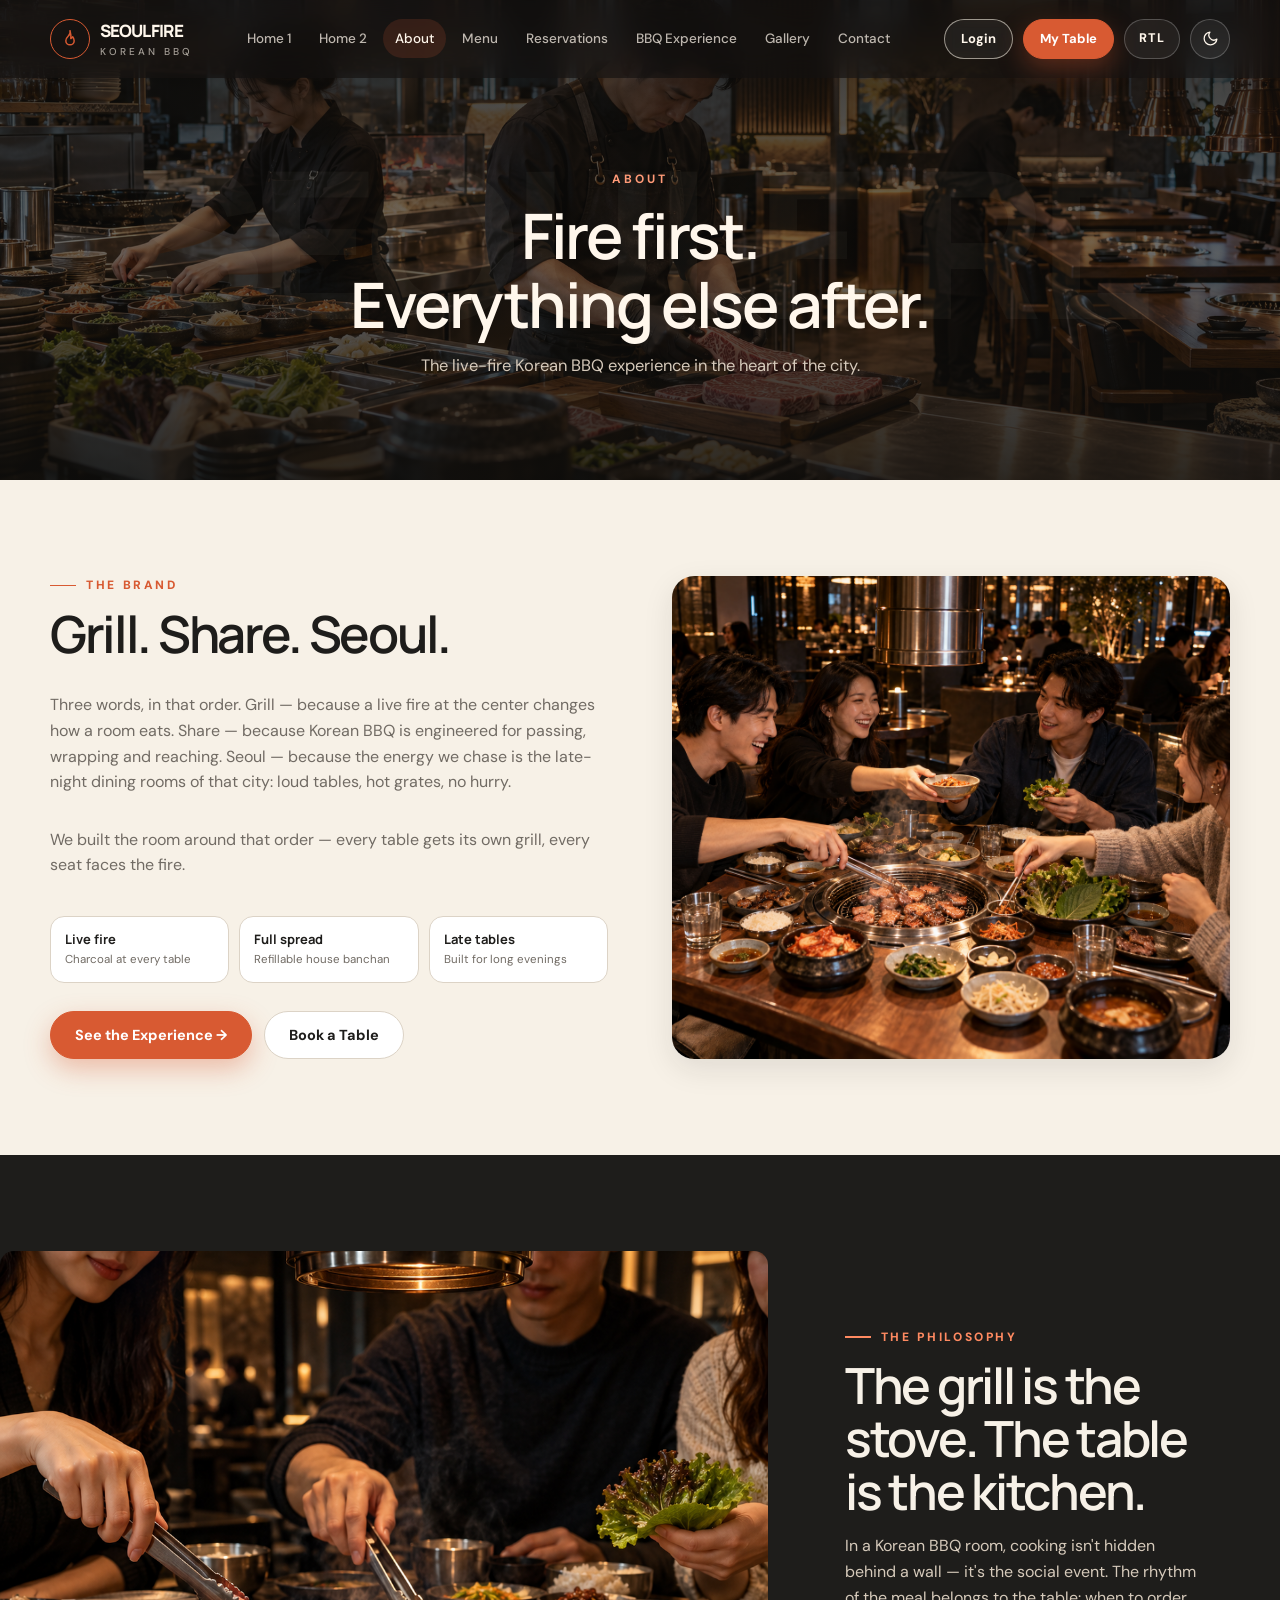
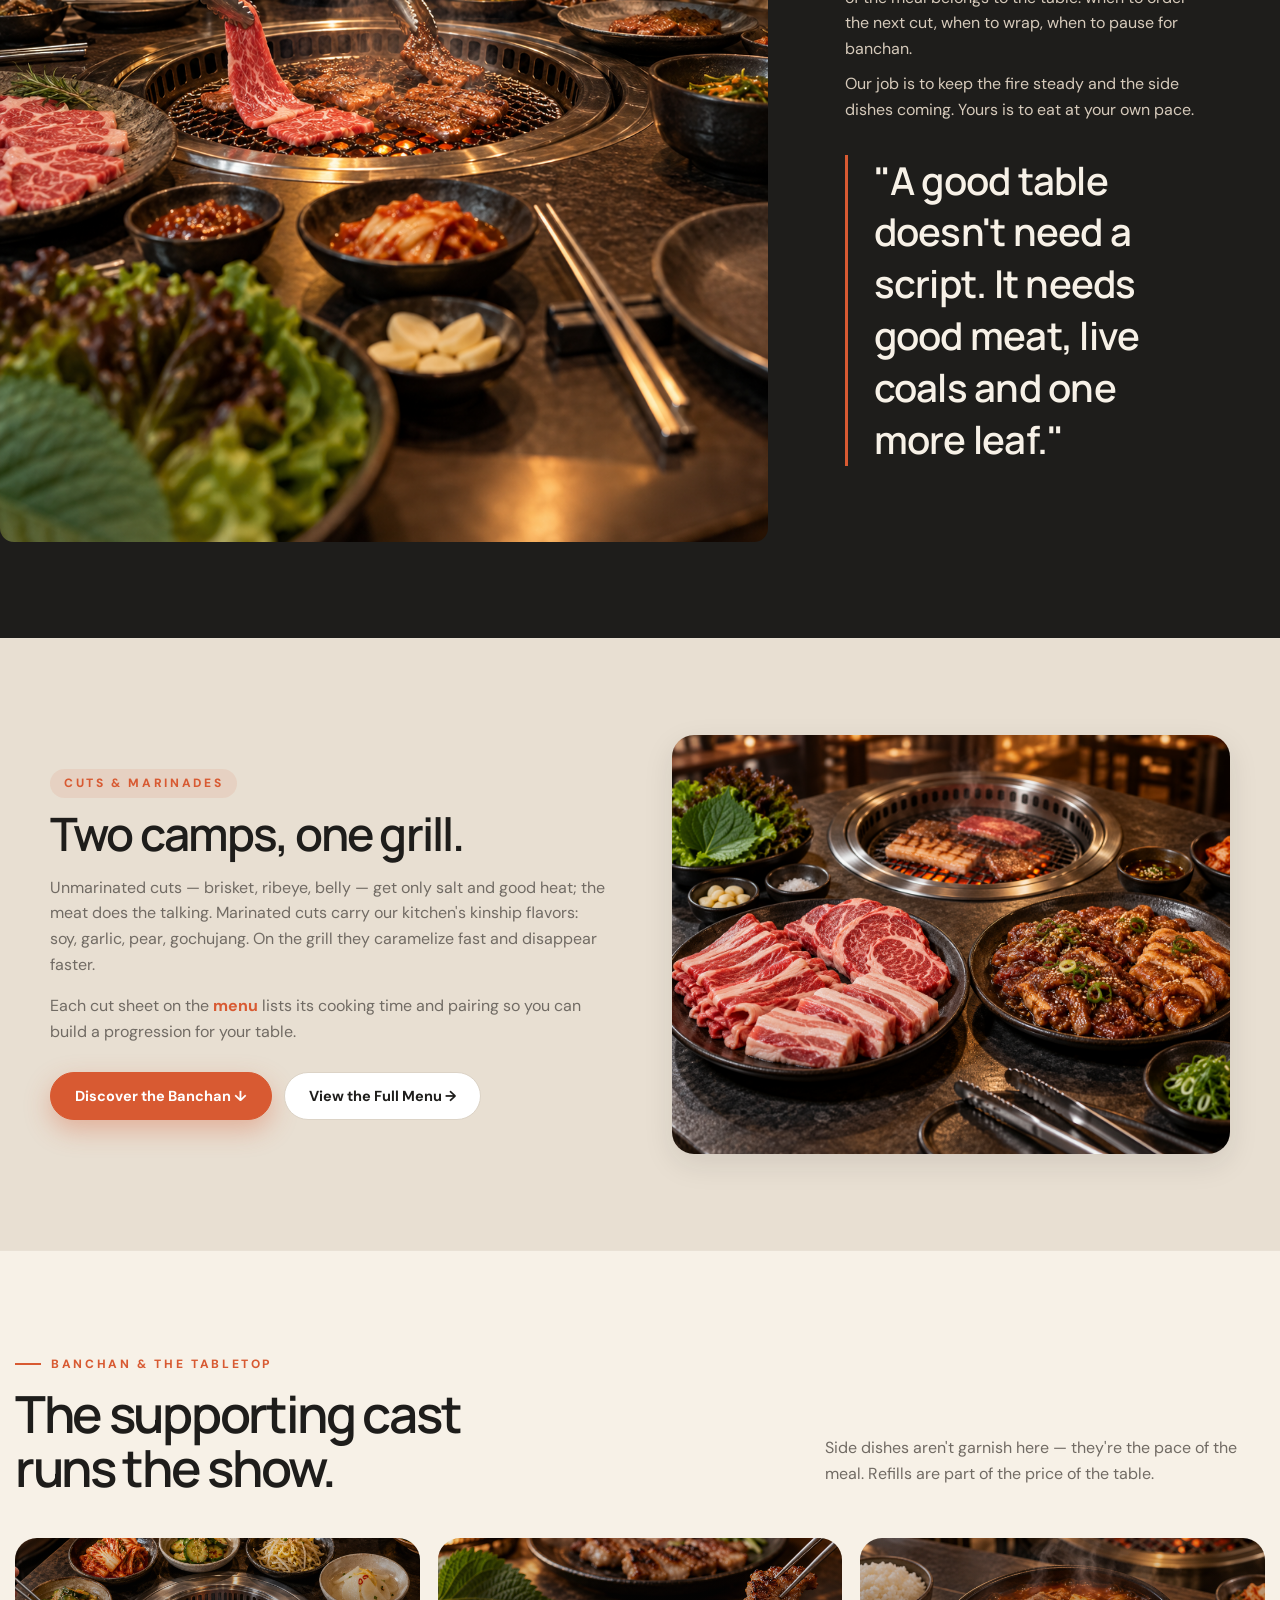
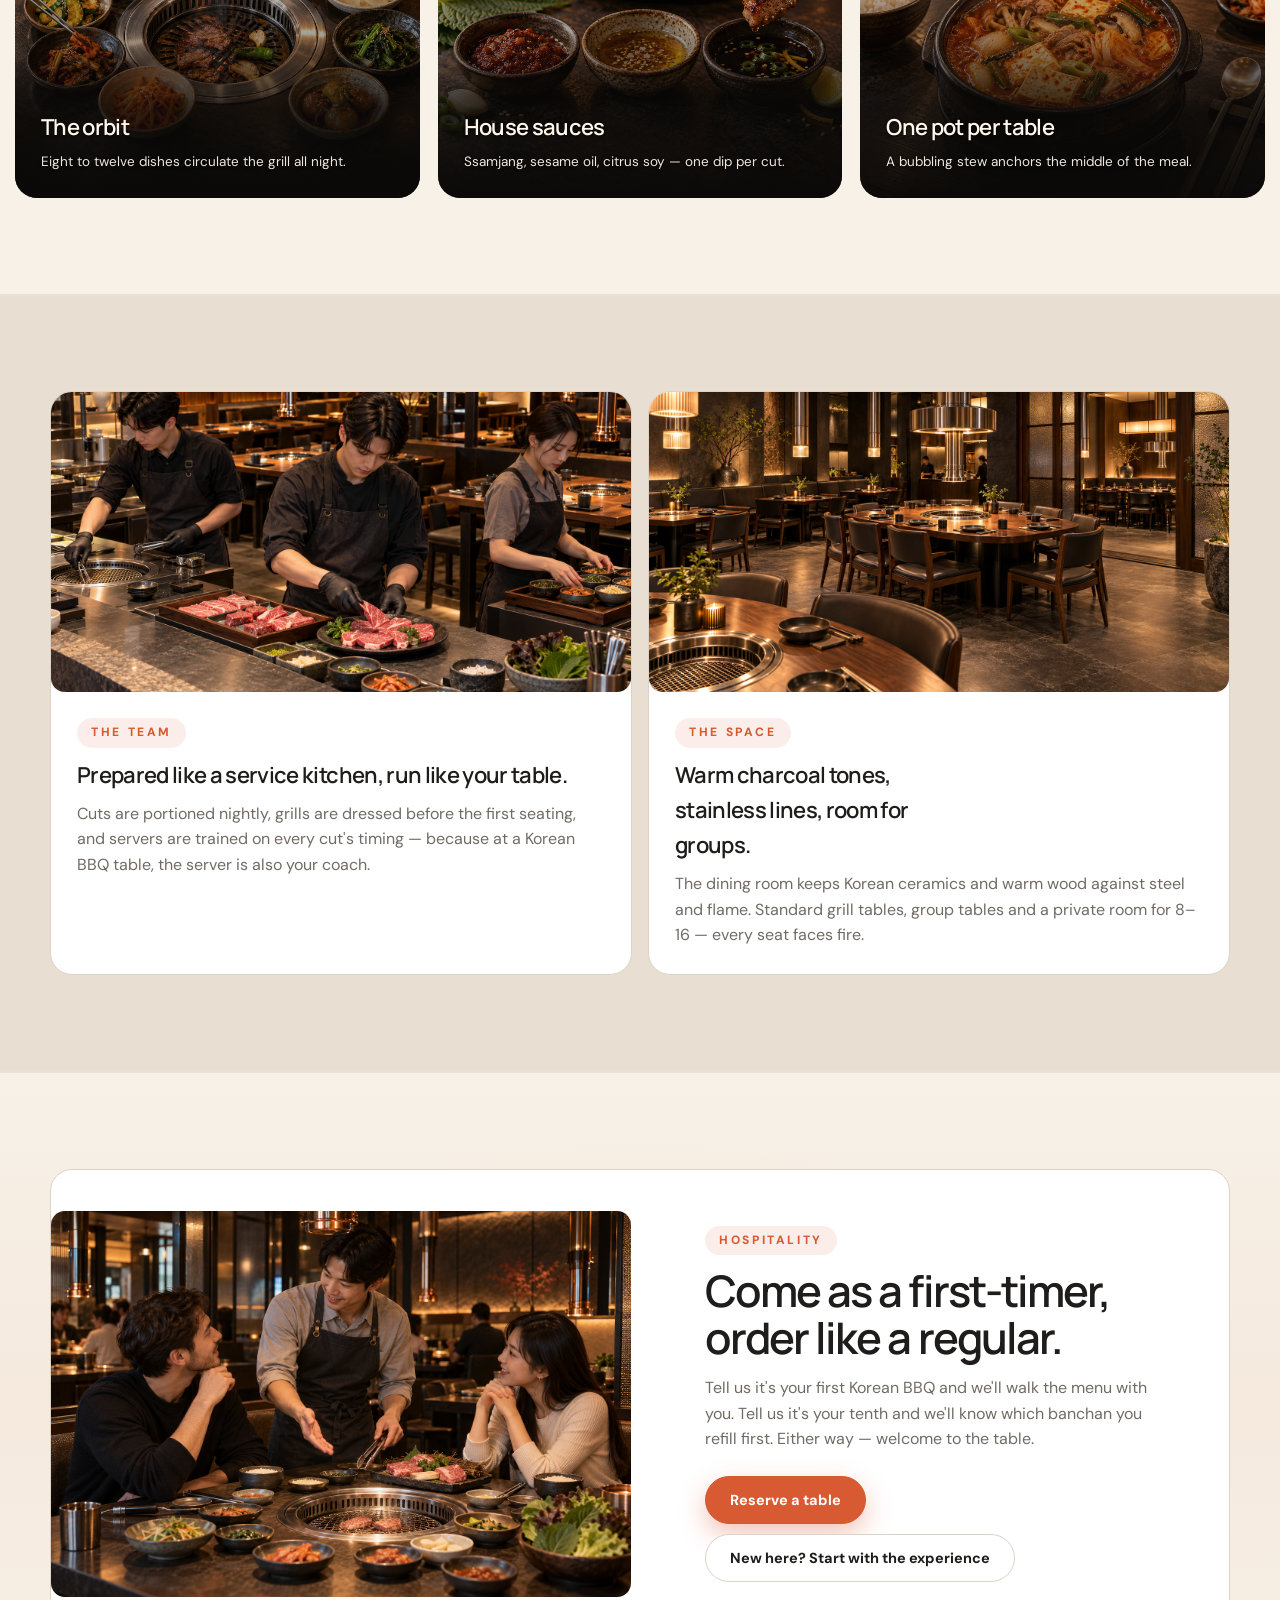
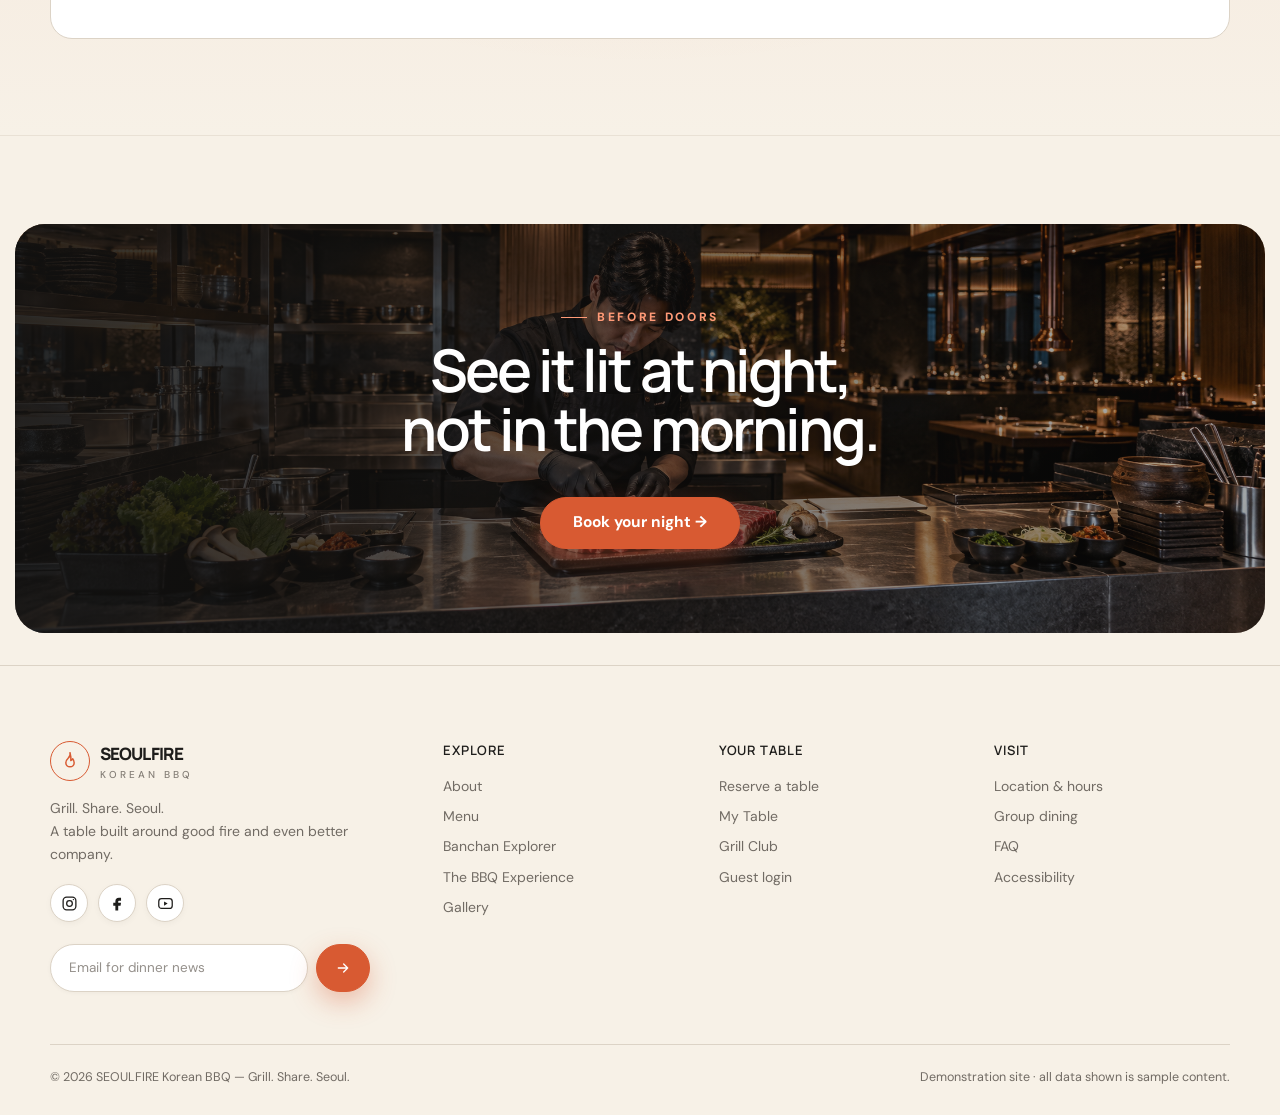
==== commit c1522ac7: "bugs fixed" ====
--- a/about.html
+++ b/about.html
@@ -108,7 +108,7 @@
           <img src="assets/images/pages/The_team.png" alt="The SEOULFIRE culinary team preparing fresh cuts and banchan" style="width:100%;height:300px;object-fit:cover">
           <div style="padding:26px">
             <span class="kicker">The team</span>
-            <h3 style="margin:10px 0 8px;font-size:22px">Prepared like a service kitchen, run like your table.</h3>
+            <h3 class="about-team-heading" style="margin:10px 0 8px;font-size:22px">Prepared like a service kitchen, run like your table.</h3>
             <p style="color:var(--muted);margin:0">Cuts are portioned nightly, grills are dressed before the first seating, and servers are trained on every cut's timing — because at a Korean BBQ table, the server is also your coach.</p>
           </div>
         </div>
@@ -116,7 +116,7 @@
           <img src="assets/images/pages/The_space.png" alt="The dining room space with wooden tables and brass exhaust hoods" style="width:100%;height:300px;object-fit:cover">
           <div style="padding:26px">
             <span class="kicker">The space</span>
-            <h3 style="margin:10px 0 8px;font-size:22px">Warm charcoal tones, stainless lines, room for groups.</h3>
+            <h3 style="margin:10px 0 8px;font-size:22px">Warm charcoal tones,<br>stainless lines, room for<br>groups.</h3>
             <p style="color:var(--muted);margin:0">The dining room keeps Korean ceramics and warm wood against steel and flame. Standard grill tables, group tables and a private room for 8–16 — every seat faces fire.</p>
           </div>
         </div>
--- a/css/main.css
+++ b/css/main.css
@@ -63,14 +63,19 @@
 main img { border-radius: var(--radius-sm); }
 a { color: inherit; text-decoration: none; }
 button, input, select, textarea { font: inherit; }
-h1, h2, h3, h4 { font-family: 'Manrope', sans-serif; letter-spacing: -.03em; }
+h1, h2, h3, h4, h5, h6 {
+  font-family: 'Manrope', sans-serif;
+  font-weight: 600 !important;
+  letter-spacing: -.03em;
+}
 .container { width: min(1180px, calc(100% - 40px)); margin: auto; }
 .container-wide { width: min(1320px, calc(100% - 30px)); margin: auto; }
 .skip-link {
-  position: absolute; left: -9999px; top: 0; z-index: 100;
+  position: fixed; left: 0; top: 0; z-index: 100; transform: translateY(-150%);
   background: var(--charcoal); color: #fff; padding: 10px 16px; border-radius: 0 0 10px 0;
-}
-.skip-link:focus { left: 0; }
+  transition: transform .2s var(--ease);
+}
+.skip-link:focus { transform: translateY(0); }
 
 /* ---------------- header ---------------- */
 .nav {
@@ -102,8 +107,20 @@
 .links a:hover { opacity: 1; color: var(--flame); }
 .links a.active { opacity: 1; color: #FFF7EC; background: rgba(216, 90, 50, .16); }
 .actions { display: flex; align-items: center; gap: 10px; flex: none; }
-.login-link { font-weight: 600; font-size: 14px; padding: 9px 4px; opacity: .85; }
-.login-link:hover { opacity: 1; color: var(--flame); }
+.nav .actions > * { height: 40px; min-height: 40px; }
+.login-link,
+.mobile-login {
+  display: inline-flex; align-items: center; justify-content: center;
+  border: 1px solid rgba(255, 255, 255, .32); border-radius: 999px;
+  background: rgba(255, 255, 255, .07); color: #FFF7EC;
+  font-weight: 700; font-size: 13px; line-height: 1; white-space: nowrap;
+  box-sizing: border-box; transition: .2s var(--ease);
+}
+.login-link { padding: 0 16px; }
+.login-link:hover,
+.mobile-login:hover {
+  border-color: var(--flame); background: rgba(216, 90, 50, .14); color: var(--flame);
+}
 .icon-btn {
   border: 1px solid rgba(255, 255, 255, .22); background: rgba(255, 255, 255, .06);
   color: inherit; border-radius: 50%; width: 40px; height: 40px; flex: none;
@@ -112,6 +129,13 @@
 .icon-btn:hover { border-color: var(--ember); color: var(--flame); }
 .icon-btn svg { width: 17px; height: 17px; }
 .menu-btn { display: none; }
+.menu-btn[aria-expanded="true"] {
+  border-color: #F06A43; background: #D85A32; color: #FFFFFF;
+  box-shadow: 0 0 0 3px rgba(255, 255, 255, .14);
+}
+.menu-btn[aria-expanded="true"]:hover {
+  border-color: #FF9A77; background: #B94727; color: #FFFFFF;
+}
 .mobile-menu-actions { display: none; }
 
 /* mobile nav drawer */
@@ -122,6 +146,27 @@
   border-bottom: 1px solid rgba(255, 255, 255, .08); box-shadow: var(--shadow);
 }
 .links.open a { padding: 12px 10px; font-size: 15px; border-radius: 12px; }
+body:not(.dark) .links.open {
+  background: rgba(255, 255, 255, .98);
+  color: var(--ink);
+  border-bottom-color: var(--line);
+}
+body:not(.dark) .links.open a:hover { color: var(--ember); background: var(--surface); }
+body:not(.dark) .links.open a.active { color: var(--ember); background: rgba(216, 90, 50, .14); }
+body:not(.dark) .links.open .mobile-menu-actions { border-top-color: var(--line); }
+body:not(.dark) .links.open .mobile-login,
+body:not(.dark) .links.open .icon-btn,
+body:not(.dark) .links.open .lang-pill {
+  border-color: var(--line);
+  background: var(--card);
+  color: var(--ink);
+}
+body:not(.dark) .links.open .lang-pill.active,
+body:not(.dark)[dir=rtl] .links.open .lang-pill {
+  border-color: var(--ember);
+  background: rgba(216, 90, 50, .12);
+  color: var(--ember);
+}
 
 /* ---------------- buttons ---------------- */
 .btn {
@@ -215,7 +260,7 @@
 .hero-content { position: relative; max-width: 720px; }
 .eyebrow { font-size: 12px; text-transform: uppercase; letter-spacing: .24em; font-weight: 700; color: #FF9A77; display: inline-flex; align-items: center; gap: 10px; }
 .eyebrow::before { content: ''; width: 26px; height: 1.5px; background: var(--ember); }
-.hero h1 { font: 800 clamp(3.1rem, 7.2vw, 6.6rem)/0.98 'Manrope'; margin: 20px 0 22px; letter-spacing: -.055em; }
+.hero h1 { font: 600 clamp(2.8rem, 6.4vw, 5.9rem)/1 'Manrope'; margin: 20px 0 22px; letter-spacing: -.05em; }
 .hero-title-long span { display: block; white-space: nowrap; }
 .hero p { font-size: 18px; max-width: 580px; color: #DDD1C5; margin: 0; }
 .hero-buttons { display: flex; align-items: center; gap: 14px; margin: 32px 0 40px; flex-wrap: wrap; }
@@ -279,7 +324,7 @@
   display: inline-flex; align-items: center; justify-content: center; margin: 0 auto 12px;
 }
 .page-hero h1 {
-  font: 800 clamp(2.6rem, 5.5vw, 4.6rem)/1.08 'Manrope'; letter-spacing: -.045em; margin: 0 auto 14px;
+  font: 600 clamp(2.35rem, 4.9vw, 4.1rem)/1.1 'Manrope'; letter-spacing: -.04em; margin: 0 auto 14px;
   max-width: 760px; text-align: center;
 }
 .page-hero .lead {
@@ -292,6 +337,8 @@
   position: relative;
   transition: background .3s var(--ease), border-color .3s var(--ease);
 }
+section:has(> .cta),
+.cta-section { padding: 48px 0 32px; }
 
 /* Alternate surface section (soft architectural contrast with hairline dividers) */
 .section-alt {
@@ -375,6 +422,14 @@
 }
 
 .section-head { display: flex; align-items: flex-end; justify-content: space-between; gap: 30px; margin-bottom: 44px; }
+.section-head.section-head-centered {
+  flex-direction: column;
+  align-items: center;
+  justify-content: center;
+  gap: 16px;
+  text-align: center;
+}
+.section-head.section-head-centered > p { margin-left: auto; margin-right: auto; text-align: center; }
 .kicker { color: var(--ember); text-transform: uppercase; font-weight: 800; font-size: 12px; letter-spacing: .22em; display: inline-flex; align-items: center; gap: 10px; }
 body.dark .kicker { color: var(--flame); }
 .kicker::before { content: ''; width: 26px; height: 1.5px; background: currentColor; }
@@ -396,7 +451,7 @@
   background: rgba(216, 90, 50, .20);
 }
 
-.section-head h2, .story h2 { font: 800 clamp(2.1rem, 4.6vw, 3.9rem)/1.02 'Manrope'; letter-spacing: -.05em; margin: 12px 0 0; }
+.section-head h2, .story h2 { font: 600 clamp(1.9rem, 4vw, 3.45rem)/1.06 'Manrope'; letter-spacing: -.045em; margin: 12px 0 0; }
 .section-head > p { max-width: 440px; color: var(--muted); margin: 0 0 8px; }
 
 /* ---------------- cards & grids ---------------- */
@@ -418,7 +473,7 @@
 .fav-toggle svg { width: 16px; height: 16px; }
 .fav-toggle.on { background: var(--ember); border-color: #FFB08C; color: #FFFFFF; }
 .card-body { padding: 22px; display: flex; flex-direction: column; gap: 8px; flex: 1; }
-.card-body h3 { margin: 0; font-size: 20px; font-weight: 700; }
+.card-body h3 { margin: 0; font-size: 18px; font-weight: 600; }
 .card-body p { margin: 0; color: var(--muted); font-size: 14px; flex: 1; }
 .card-meta { display: flex; justify-content: space-between; align-items: center; margin-top: 16px; gap: 10px; font-weight: 700; font-size: 14px; }
 .price { font-family: 'Manrope'; font-weight: 800; letter-spacing: -.02em; }
@@ -429,16 +484,31 @@
 .rail > * { scroll-snap-align: start; }
 .rail::-webkit-scrollbar { height: 8px; }
 .rail::-webkit-scrollbar-thumb { background: var(--line); border-radius: 99px; }
-.journey-rail { scrollbar-width: none; padding-bottom: 0; scroll-behavior: smooth; }
-.journey-rail::-webkit-scrollbar { display: none; }
-.journey-controls { display: flex; justify-content: flex-end; gap: 10px; margin: -12px 0 18px; }
-.journey-btn {
-  min-height: 44px; padding: 10px 18px; border: 1px solid var(--line); border-radius: 99px;
-  background: var(--card); color: var(--ink); font: inherit; font-size: 13px; font-weight: 800;
-  cursor: pointer; transition: border-color .2s, background .2s, color .2s, opacity .2s;
-}
-.journey-btn:hover:not(:disabled) { border-color: var(--ember); background: var(--ember); color: #fff; }
-.journey-btn:disabled { opacity: .4; cursor: not-allowed; }
+.journey-marquee {
+  --journey-loop-offset: 9px;
+  position: relative;
+  width: 100%; max-width: 100%; min-width: 0; overflow: clip; padding: 4px 0;
+  contain: layout paint;
+  clip-path: inset(0);
+}
+.journey-rail {
+  display: flex; width: max-content; gap: 18px; overflow: visible; padding: 0;
+  will-change: transform;
+}
+.journey-rail > .card { flex: 0 0 clamp(250px, 22vw, 310px); }
+.journey-rail.is-moving { animation: journey-move-left 34s linear infinite; }
+.journey-marquee:focus-within .journey-rail { animation-play-state: paused; }
+@media (hover: hover) and (pointer: fine) {
+  .journey-marquee:hover .journey-rail { animation-play-state: paused; }
+}
+@keyframes journey-move-left {
+  from { transform: translateX(0); }
+  to { transform: translateX(calc(-50% - var(--journey-loop-offset))); }
+}
+@media (prefers-reduced-motion: reduce) {
+  .journey-marquee { overflow-x: auto; scrollbar-width: thin; }
+  .journey-rail.is-moving { animation: none; transform: none; }
+}
 
 /* tile (image w/ overlay text) */
 .tile { position: relative; border-radius: var(--radius); overflow: hidden; min-height: 260px; display: flex; align-items: flex-end; isolation: isolate; }
@@ -453,8 +523,9 @@
 }
 a.tile:hover img { transform: scale(1.04); }
 .tile-body { position: relative; z-index: 1; padding: 26px; color: #FFF7EC; text-shadow: 0 1px 3px rgba(0, 0, 0, .72); }
-.tile-body h3 { margin: 0 0 6px; font-size: 24px; font-weight: 700; }
+.tile-body h3 { margin: 0 0 6px; font-size: 22px; font-weight: 600; }
 .tile-body p { margin: 0; font-size: 13.5px; color: #F0E7DC; max-width: 400px; }
+.tile-body .tile-copy-two-lines { max-width: 36ch; text-wrap: balance; }
 .tile-lg { min-height: 420px; }
 
 /* Home gallery stories: one feature tile beside two evenly spaced tiles. */
@@ -508,11 +579,11 @@
 .seg.wide button { flex: 1; }
 
 /* ---------------- footer ---------------- */
-.footer { background: var(--bg); color: var(--ink); border-top: 1px solid var(--line); padding: 74px 0 28px; margin-top: 110px; transition: background .2s, color .2s, border-color .2s; }
+.footer { background: var(--bg); color: var(--ink); border-top: 1px solid var(--line); padding: 74px 0 28px; margin-top: 0; transition: background .2s, color .2s, border-color .2s; }
 body.dash-page .footer, body.auth-page .footer { display: none; }
 .footer-grid { display: grid; grid-template-columns: 1.5fr 1fr 1fr 1fr; gap: 40px; }
 .footer p { font-size: 14px; max-width: 300px; color: var(--muted); }
-.footer h4 { color: var(--ink); margin: 0 0 14px; font-size: 14px; font-weight: 800; letter-spacing: .06em; text-transform: uppercase; }
+.footer h4 { color: var(--ink); margin: 0 0 14px; font-size: 13px; font-weight: 600; letter-spacing: .06em; text-transform: uppercase; }
 .footer a { display: block; color: var(--muted); margin: 8px 0; font-size: 14px; transition: color .2s; }
 .footer a:hover { color: var(--ember); }
 .fine { border-top: 1px solid var(--line); margin-top: 52px; padding-top: 22px; display: flex; justify-content: space-between; gap: 14px; flex-wrap: wrap; font-size: 12.5px; color: var(--muted); }
@@ -521,24 +592,28 @@
 body.dash-page { background: var(--surface); }
 .dash { display: grid; grid-template-columns: 264px 1fr; min-height: 100vh; padding-top: var(--nav-h); }
 .sidebar {
-  background: #171513; color: #FFF7EC; padding: 26px 18px;
+  background: var(--card); color: var(--ink); padding: 26px 18px;
   position: sticky; top: var(--nav-h); height: calc(100vh - var(--nav-h));
-  display: flex; flex-direction: column; border-right: 1px solid #2A2521;
+  display: flex; flex-direction: column; border-right: 1px solid var(--line);
 }
 .sidebar .brand { padding: 0 8px; }
 .sidebar nav { margin-top: 34px; display: flex; flex-direction: column; gap: 3px; flex: 1; }
 .sidebar nav a {
   display: flex; align-items: center; gap: 12px; padding: 11px 14px;
-  border-radius: 12px; color: #BDB3AA; font-weight: 600; font-size: 14.5px; transition: .2s;
+  border-radius: 12px; color: var(--muted); font-weight: 600; font-size: 14.5px; transition: .2s;
 }
 .sidebar nav a svg { width: 18px; height: 18px; opacity: .8; }
-.sidebar nav a:hover { background: #26221E; color: #FFF7EC; }
-.sidebar nav a.active { background: rgba(216, 90, 50, .17); color: #FFB08C; }
+.sidebar nav a:hover { background: var(--surface); color: var(--ink); }
+.sidebar nav a.active { background: rgba(216, 90, 50, .17); color: var(--ember); }
 .sidebar nav a.active svg { opacity: 1; }
-.sidebar .side-foot { border-top: 1px solid #2A2521; padding-top: 16px; margin-top: 16px; }
+.sidebar .side-foot { border-top: 1px solid var(--line); padding-top: 16px; margin-top: 16px; }
+body.dark .sidebar { background: #171513; color: #FFF7EC; border-color: #2A2521; }
+body.dark .sidebar nav a { color: #BDB3AA; }
+body.dark .sidebar nav a:hover { background: #26221E; color: #FFF7EC; }
+body.dark .sidebar nav a.active { color: #FFB08C; }
 .dash-main { padding: 40px 44px 80px; min-width: 0; }
 .dash-top { display: flex; justify-content: space-between; align-items: center; gap: 18px; flex-wrap: wrap; margin-bottom: 24px; }
-.dash-top h1 { margin: 0; font-size: clamp(26px, 3.4vw, 38px); font-weight: 800; letter-spacing: -.04em; }
+.dash-top h1 { margin: 0; font-size: clamp(24px, 3vw, 34px); font-weight: 600; letter-spacing: -.04em; }
 .dash-top .sub { color: var(--muted); margin: 4px 0 0; font-size: 14.5px; }
 .dash-grid { display: grid; grid-template-columns: 1.15fr .85fr; gap: 20px; align-items: start; }
 .dash-grid-3 { display: grid; grid-template-columns: repeat(3, 1fr); gap: 20px; align-items: start; }
@@ -565,7 +640,7 @@
   backdrop-filter: blur(4px);
 }
 .auth-main { display: flex; flex-direction: column; justify-content: center; padding: 120px clamp(28px, 7vw, 110px); background: var(--bg); color: var(--ink); }
-.auth-main h1 { font: 800 clamp(2.4rem, 4.6vw, 4.2rem)/1.02 'Manrope'; letter-spacing: -.05em; margin: 30px 0 10px; color: var(--ink); }
+.auth-main h1 { font: 600 clamp(2.15rem, 4.1vw, 3.7rem)/1.06 'Manrope'; letter-spacing: -.045em; margin: 30px 0 10px; color: var(--ink); }
 .auth-main .auth-sub { color: var(--muted); margin: 0 0 30px; }
 .auth-main form { max-width: 460px; }
 .auth-main .field label { color: var(--ink); font-weight: 700; }
--- a/css/editorial.css
+++ b/css/editorial.css
@@ -7,7 +7,7 @@
 .editorial-badge .badge { box-shadow: 0 4px 18px rgba(0, 0, 0, .45); backdrop-filter: blur(8px); background: rgba(23, 21, 19, .9); border: 1px solid rgba(255, 255, 255, .15); font-size: 12.5px; padding: 7px 14px; }
 .editorial-copy { padding: clamp(36px, 6vw, 80px); display: flex; flex-direction: column; justify-content: center; }
 .editorial-copy .kicker { color: #FF8A61; }
-.editorial-copy h2 { font: 800 clamp(2rem, 4.4vw, 3.8rem)/1.02 'Manrope'; letter-spacing: -.05em; margin: 12px 0 16px; }
+.editorial-copy h2 { font: 600 clamp(1.8rem, 3.9vw, 3.4rem)/1.06 'Manrope'; letter-spacing: -.045em; margin: 12px 0 16px; }
 .editorial-copy p { color: #D6CABB; max-width: 480px; margin: 0 0 10px; }
 .editorial.flip { grid-template-columns: .8fr 1.2fr; }
 .editorial.flip .editorial-media { order: 2; }
@@ -36,7 +36,7 @@
 }
 .xp-num { font: 800 clamp(2.6rem, 5vw, 4.6rem)/1 'Manrope'; letter-spacing: -.06em; color: transparent; -webkit-text-stroke: 1.6px var(--ember); }
 body.dark .xp-num { -webkit-text-stroke-color: #FF8A61; }
-.xp-copy h3 { font-size: clamp(22px, 2.6vw, 32px); margin: 8px 0 10px; font-weight: 800; }
+.xp-copy h3 { font-size: clamp(20px, 2.3vw, 29px); margin: 8px 0 10px; font-weight: 600; }
 .xp-media { border-radius: var(--radius); overflow: hidden; box-shadow: var(--shadow-sm); transition: transform .35s cubic-bezier(.2,.8,.2,1), box-shadow .35s ease; }
 .xp-media:hover { transform: translateY(-4px); box-shadow: var(--shadow-md); }
 .xp-media img { width: 100%; height: 100%; object-fit: cover; aspect-ratio: 3/2; transition: transform .5s cubic-bezier(.2,.8,.2,1); }
--- a/css/rtl.css
+++ b/css/rtl.css
@@ -7,9 +7,21 @@
 [dir=rtl] .editorial.flip .editorial-media { order: 0; }
 [dir=rtl] .steps-flow { flex-direction: row-reverse; }
 [dir=rtl] .menu-cat-nav, [dir=rtl] .xp-progress, [dir=rtl] .rail { direction: rtl; }
+[dir=rtl] .journey-marquee,
+[dir=rtl] .journey-rail { direction: ltr; }
+[dir=rtl] .journey-rail .card { direction: rtl; text-align: right; }
 [dir=rtl] .review-list dd { text-align: start; }
 [dir=rtl] .footer-grid { direction: rtl; }
 [dir=rtl] .next-table-actions { text-align: right; }
+[dir=rtl] input[type="tel"] { direction: ltr; text-align: right; }
+[dir=rtl] input[type="date"] {
+  direction: ltr;
+  text-align: left;
+}
+[dir=rtl] #profileBirthday {
+  direction: rtl;
+  text-align: right;
+}
 [dir=rtl] .timeline { border-left: 0; border-right: 1px solid var(--line); padding-left: 0; padding-right: 26px; }
 [dir=rtl] .timeline article::before { left: auto; right: -32px; }
 [dir=rtl] .notice { border-left: 0; border-right: 3px solid var(--ember); }
@@ -26,9 +38,8 @@
 [dir=rtl] .auth-brand-row { flex-direction: row-reverse; }
 
 /* Dashboard RTL layout polish */
-[dir=rtl] .sidebar { border-right: 0; border-left: 1px solid #2A2521; }
+[dir=rtl] .sidebar { border-right: 0; border-left: 1px solid var(--line); }
 [dir=rtl] .reward .btn { margin-left: 0; margin-right: auto; }
 [dir=rtl] .loyalty-card::after { right: auto; left: -18px; }
 [dir=rtl] .next-table::before { background: radial-gradient(620px 300px at 18% 18%, rgba(216, 90, 50, .28), transparent 62%); }
-[dir=rtl] .dash-top { flex-direction: row-reverse; }
-
+[dir=rtl] .dash-top { flex-direction: row; text-align: right; }
--- a/css/desktop.css
+++ b/css/desktop.css
@@ -1,6 +1,6 @@
 /* desktop.css — ≥1280px refinements */
 @media (min-width: 1280px) {
-  .hero h1 { font-size: clamp(4.2rem, 6.6vw, 6.8rem); }
+  .hero h1 { font-size: clamp(3.8rem, 5.9vw, 6rem); }
   .grid-4 { gap: 22px; }
   .dash-main { padding: 48px 56px 90px; }
   .cat-band { grid-template-columns: repeat(4, 1fr); }
--- a/css/tablet.css
+++ b/css/tablet.css
@@ -1,5 +1,15 @@
 /* tablet.css — ≤1024px */
 @media (max-width: 1024px) {
+  .menu-cat-nav {
+    display: grid;
+    grid-template-columns: repeat(5, minmax(0, 1fr));
+    overflow: visible;
+    padding: 12px 20px;
+    gap: 8px;
+  }
+  .menu-cat-nav a { min-width: 0; text-align: center; }
+  .menu-cat-nav a:last-child:nth-child(odd) { grid-column: 3; }
+  .about-team-heading { max-width: 15ch; }
   .links { display: none; }
   .links.open { display: flex; }
   /* The compact, scrolled header is 66px tall; keep its drawer attached. */
@@ -17,17 +27,60 @@
     border-top: 1px solid rgba(255, 255, 255, .12);
   }
   .mobile-menu-actions > * { width: 100%; height: 48px; min-height: 48px; }
+  .links.open .mobile-menu-actions a { opacity: 1; }
+  .links.open .mobile-menu-actions .btn-primary {
+    border-color: var(--ember);
+    background: var(--ember);
+    color: #fff;
+    box-shadow: 0 8px 22px rgba(216, 90, 50, .28);
+  }
+  .links.open .mobile-menu-actions > * {
+    transition: transform .2s var(--ease), background .2s var(--ease),
+      border-color .2s var(--ease), color .2s var(--ease), box-shadow .2s var(--ease);
+  }
+  .links.open .mobile-menu-actions > *:hover,
+  .links.open .mobile-menu-actions > *:focus-visible {
+    border-color: var(--ember) !important;
+    background: rgba(216, 90, 50, .16) !important;
+    color: var(--ember) !important;
+    transform: translateY(-2px);
+    box-shadow: 0 8px 20px rgba(216, 90, 50, .2);
+  }
+  .links.open .mobile-menu-actions .btn-primary:hover,
+  .links.open .mobile-menu-actions .btn-primary:focus-visible {
+    border-color: var(--ember-hover) !important;
+    background: var(--ember-hover) !important;
+    color: #fff !important;
+  }
+  body.dark .links.open .mobile-menu-actions > *:hover,
+  body.dark .links.open .mobile-menu-actions > *:focus-visible {
+    border-color: var(--flame) !important;
+    background: rgba(216, 90, 50, .24) !important;
+    color: #fff !important;
+  }
+  body.dark .links.open .mobile-menu-actions .btn-primary:hover,
+  body.dark .links.open .mobile-menu-actions .btn-primary:focus-visible {
+    background: var(--ember-hover) !important;
+  }
   .mobile-menu-actions .mobile-login {
     display: inline-flex;
     align-items: center;
     justify-content: center;
-    min-height: 40px;
-    border: 1px solid rgba(255, 255, 255, .22);
+    min-height: 48px;
+    padding: 0 18px;
   }
   .mobile-menu-actions .icon-btn { border-radius: 12px; }
 
   .grid-4, .grid-3, .grid-5 { grid-template-columns: repeat(2, 1fr); }
   .rail { grid-auto-columns: minmax(260px, 46vw); }
+
+  /* Keep the journey marquee moving smoothly on iPad and iPad Pro. */
+  #journeyRail {
+    display: flex;
+    width: max-content;
+    grid-auto-columns: unset;
+  }
+  #journeyRail > .card { flex: 0 0 clamp(260px, 34vw, 310px); }
 
   /* Keep the Tonight cards balanced on tablet instead of horizontally scrolling. */
   #tonight .rail {
@@ -48,6 +101,7 @@
   .editorial.flip .editorial-media { order: 0; }
   .editorial-media { min-height: 340px; }
   .bx-wrap { grid-template-columns: 1fr; }
+  .bx-orbit img { height: auto; }
   .contact-grid { grid-template-columns: 1fr; }
   .contact-grid > div:first-child > .kicker,
   .contact-grid > div:first-child > h2 {
@@ -96,7 +150,7 @@
   .dash-drawer-btn { display: grid; }
   .dash-utility .dash-drawer-btn { margin-right: auto; }
   [dir=rtl] .dash-utility .dash-drawer-btn { margin-right: 0; margin-left: auto; }
-  .dash-sidebar-close { display: grid; position: absolute; top: 18px; right: 24px; width: 42px; height: 42px; color: #FFF7EC; font-size: 28px; line-height: 1; }
+  .dash-sidebar-close { display: grid; position: absolute; top: 18px; right: 24px; width: 42px; height: 42px; color: var(--ink); font-size: 28px; line-height: 1; }
   [dir=rtl] .dash-sidebar-close { right: auto; left: 24px; }
   .dash-grid, .dash-grid-3 { grid-template-columns: 1fr; }
   .dash-menu-grid { grid-template-columns: 1fr 1fr; }
--- a/css/mobile.css
+++ b/css/mobile.css
@@ -30,8 +30,8 @@
   .icon-btn { width: 38px; height: 38px; }
 
   .hero { height: auto; min-height: 860px; padding: 108px 0 48px; }
-  .hero h1 { font-size: 3.05rem; }
-  .hero h1.hero-title-long { font-size: clamp(2rem, 9.5vw, 3.05rem); }
+  .hero h1 { font-size: 2.7rem; }
+  .hero h1.hero-title-long { font-size: clamp(1.85rem, 8.5vw, 2.7rem); }
   .hero p { font-size: 15.5px; }
   .hero-buttons { flex-direction: column; align-items: stretch; margin: 26px 0 30px; gap: 12px; }
   .hero-buttons .btn { width: 100%; min-width: 0; height: 52px; min-height: 52px; }
@@ -41,6 +41,8 @@
 
   section { padding: 66px 0; }
   .section-head { display: block; margin-bottom: 30px; }
+  .section-head.section-head-centered { text-align: center; }
+  .section-head.section-head-centered .arrow-link { display: inline-flex; margin-top: 14px; }
   .section-head > p { margin-top: 10px; }
   /* All site grids align one by one */
   .grid, .grid-4, .grid-3, .grid-2 {
@@ -106,17 +108,17 @@
   /* Home cards are shown as a clear vertical list rather than a clipped horizontal rail. */
   #tonight .rail { grid-auto-flow: row; grid-template-columns: 1fr; grid-auto-columns: auto; overflow: visible; padding-bottom: 0; }
   #tonight .rail > .card { width: 100%; }
-  #journeyRail { grid-auto-flow: row; grid-template-columns: 1fr; grid-auto-columns: auto; overflow: visible; padding-bottom: 0; }
-  #journeyRail > .card { width: 100%; }
-  .journey-controls { display: none; }
+  .journey-marquee { --journey-loop-offset: 7px; }
+  #journeyRail { display: flex; width: max-content; max-width: none; gap: 14px; overflow: visible; padding: 0; }
+  #journeyRail > .card { flex: 0 0 min(82vw, 310px); width: auto; }
   #hospitality .grid { gap: 0; }
   #hospitality .grid > div:last-child { width: 100%; min-width: 0; box-sizing: border-box; padding: 28px !important; }
   #hospitality .grid > div:last-child p { max-width: 100%; overflow-wrap: anywhere; }
   #hospitality .grid > div:last-child > div:last-child { flex-direction: column; align-items: stretch; }
   #hospitality .grid > div:last-child .btn { width: 100%; min-width: 0; min-height: 52px; height: auto; padding: 12px 16px; white-space: normal; text-align: center; box-sizing: border-box; }
-  .menu-cat-nav { display: grid; grid-template-columns: repeat(2, minmax(0, 1fr)); overflow: visible; padding: 12px 14px; gap: 8px; }
+  .menu-cat-nav { display: grid; grid-template-columns: repeat(2, minmax(0, 1fr)); width: 100%; box-sizing: border-box; overflow: visible; padding: 12px 14px; gap: 8px; }
   .menu-cat-nav a { min-width: 0; padding: 10px 8px; text-align: center; font-size: 12.5px; }
-  .menu-cat-nav a:last-child:nth-child(odd) { grid-column: 1 / -1; width: calc((100% - 8px) / 2); justify-self: center; }
+  .menu-cat-nav a:last-child:nth-child(odd) { grid-column: 1 / -1; width: min(100%, calc((100% - 8px) / 2)); justify-self: center; }
   .xp-progress { display: grid; grid-template-columns: 1fr; overflow: visible; padding: 14px; gap: 8px; }
   .xp-progress a { width: 100%; display: flex; align-items: center; justify-content: center; text-align: center; padding: 11px 24px; }
   .contact-grid > div:first-child > .kicker,
@@ -169,6 +171,11 @@
     grid-template-columns: 1fr !important;
     gap: 16px !important;
   }
+  .favorites-menu-grid > :last-child:nth-child(odd) {
+    grid-column: auto !important;
+    width: 100% !important;
+    justify-self: stretch !important;
+  }
   .grid-3 > :last-child:nth-child(odd),
   .grid-5 > :last-child:nth-child(odd),
   .grid > :nth-child(3):last-child,
@@ -240,7 +247,7 @@
   }
   .party-grid {
     display: grid !important;
-    grid-template-columns: 1fr !important;
+    grid-template-columns: repeat(4, minmax(0, 1fr)) !important;
     gap: 10px !important;
   }
   .party-grid .slot { min-height: 52px; padding: 12px 14px; }
@@ -255,7 +262,9 @@
   }
 
   /* Footer grid: one by one */
-  .footer { padding: 54px 0 24px; margin-top: 70px; }
+  .footer { padding: 54px 0 24px; margin-top: 0; }
+  section:has(> .cta),
+  .cta-section { padding: 32px 0 20px; }
   .footer-grid {
     display: grid !important;
     grid-template-columns: 1fr !important;
@@ -267,18 +276,26 @@
   .dash { display: block; padding-top: 0; }
   .sidebar {
     position: fixed; inset: 0; z-index: 58; height: 100vh;
-    padding: 14px 16px 18px; border-right: 0; border-bottom: 1px solid #2A2521;
+    padding: 14px 16px 18px; border-right: 0; border-bottom: 1px solid var(--line);
     box-shadow: var(--shadow); display: none;
   }
   .sidebar.open { display: flex; }
   .sidebar.open .dash-brand { justify-content: flex-start; padding-inline: 0; }
-  .dash-sidebar-close { display: grid; position: absolute; top: 16px; right: 16px; width: 42px; height: 42px; color: #FFF7EC; font-size: 28px; line-height: 1; }
+  .dash-sidebar-close { display: grid; position: absolute; top: 16px; right: 16px; width: 42px; height: 42px; color: var(--ink); font-size: 28px; line-height: 1; }
   [dir=rtl] .dash-sidebar-close { right: auto; left: 16px; }
   .sidebar nav { margin-top: 14px; }
   .sidebar .brand-text, .sidebar .side-foot, .sidebar nav a span { display: inline; }
   .sidebar nav a { justify-content: flex-start; }
   .dash-drawer-btn { display: grid; }
   .dash-main { padding: 26px 16px 70px; }
+  .dash-top:has(> .btn[data-goto="reserve"]) {
+    flex-direction: column !important;
+    align-items: center;
+    text-align: center;
+  }
+  .dash-top > .btn[data-goto="reserve"] { margin-inline: auto; }
+  .dashboard-confirm-action { justify-content: center; }
+  .dashboard-confirm-action .btn { max-width: 100%; text-align: center; }
   #menuSeg { display: grid; grid-template-columns: repeat(3, minmax(0, 1fr)); flex-wrap: unset; overflow: visible; gap: 8px; padding: 8px; border-radius: 20px; }
   #menuSeg button { min-width: 0; white-space: nowrap; padding: 10px 6px; border-radius: 12px; }
   .next-table {
@@ -353,6 +370,11 @@
     grid-template-columns: 1fr !important;
     gap: 16px !important;
   }
+  .gallery-hero-strip > .grid { width: 100%; }
+  .gallery-hero-strip > .grid > .tile {
+    width: 100% !important;
+    min-height: 300px !important;
+  }
   .gallery-item {
     width: 100% !important;
     height: clamp(280px, 70vw, 360px) !important;
@@ -418,6 +440,10 @@
   .contact-grid, .policy-grid, .xp-tips, .earn-grid,
   .footer-grid {
     grid-template-columns: repeat(2, minmax(0, 1fr)) !important;
+  }
+
+  .dash-grid > .panel > .grid.grid-2 {
+    grid-template-columns: 1fr !important;
   }
 
   .footer-grid > :first-child { grid-column: span 2; }
